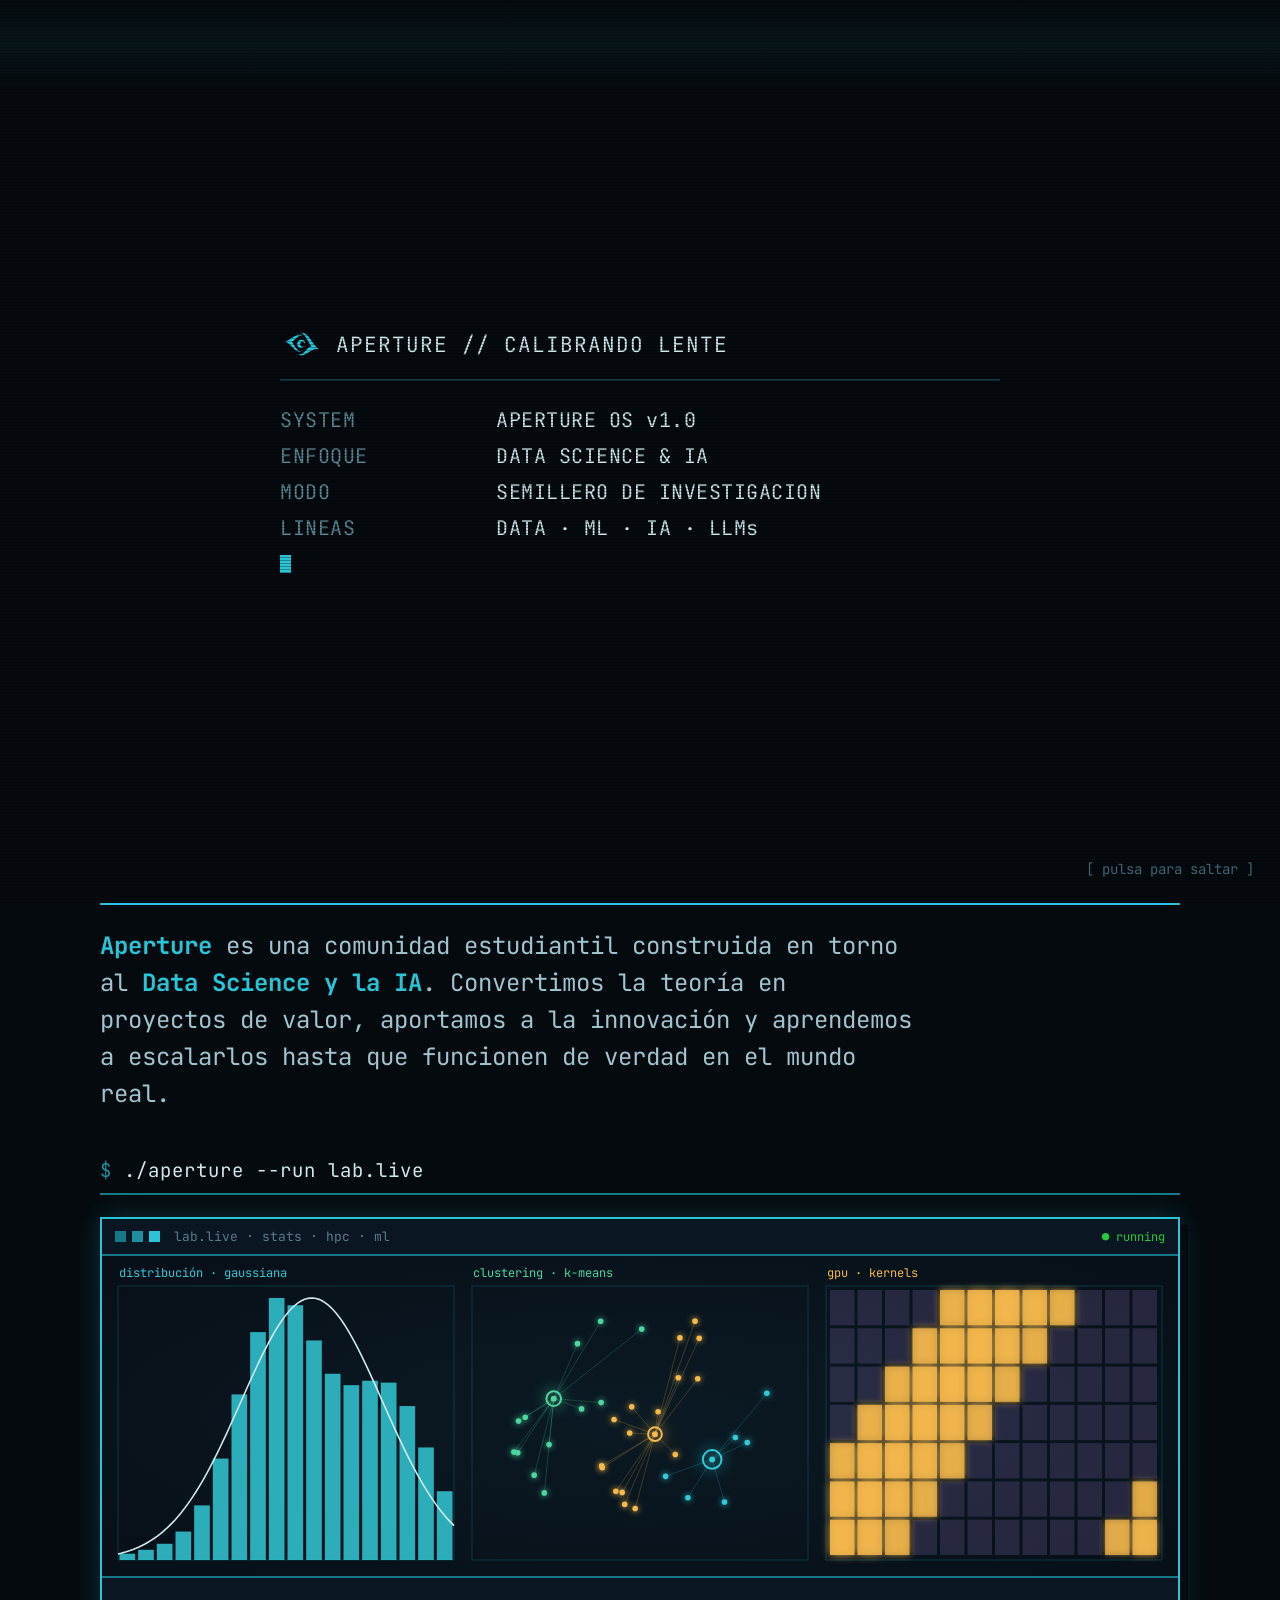
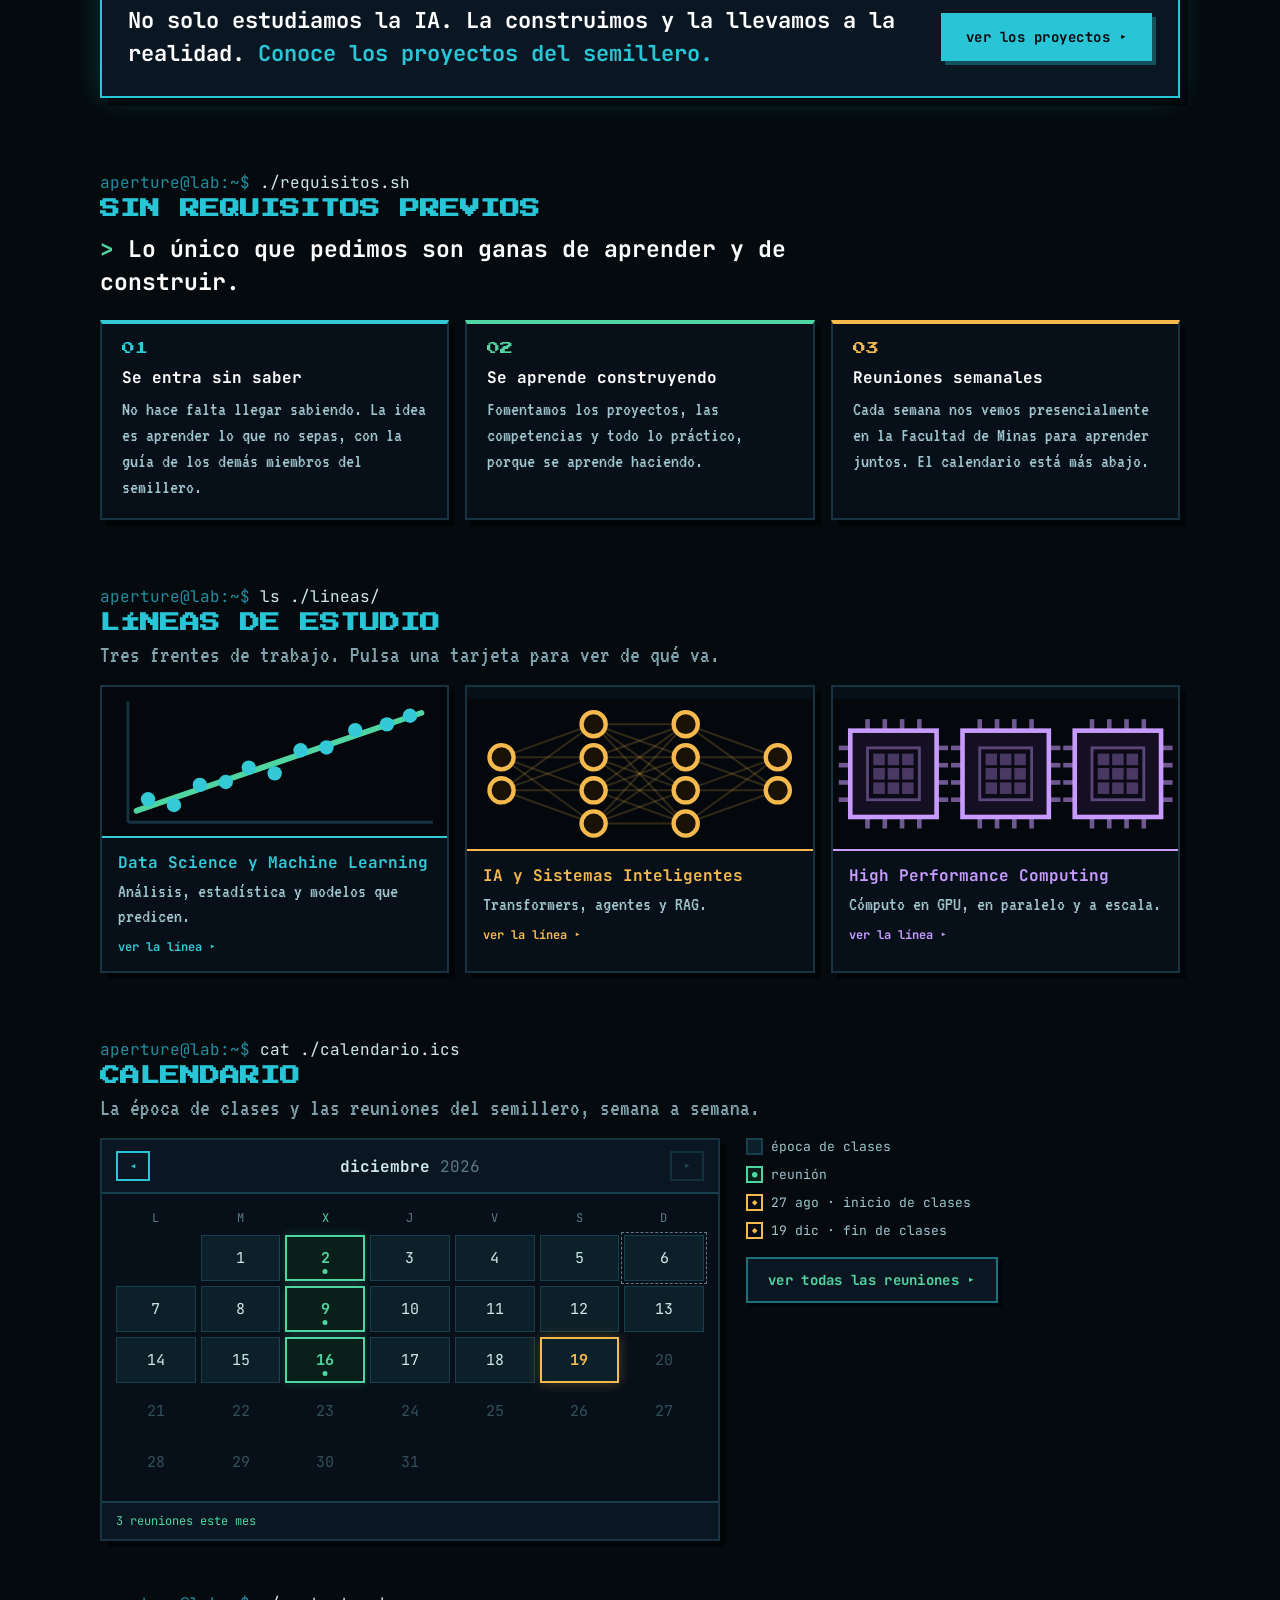
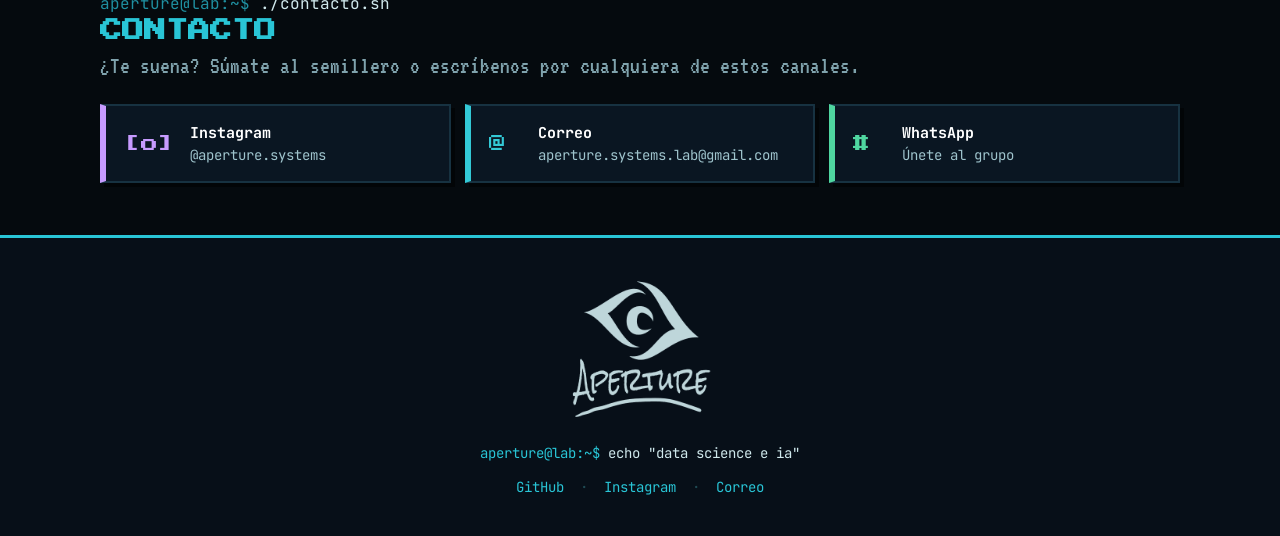
==== index.html @ c1418408 "agregando proyecto" ====
<!DOCTYPE html>
<html lang="es">
<head>
<meta charset="utf-8">
<meta name="viewport" content="width=device-width, initial-scale=1">
<title>Aperture · Semillero de Data Science e IA</title>
<link rel="icon" type="image/png" href="assets/aperture-eye-cyan.png">
<link rel="preconnect" href="https://fonts.googleapis.com">
<link rel="preconnect" href="https://fonts.gstatic.com" crossorigin>
<link href="https://fonts.googleapis.com/css2?family=Press+Start+2P&family=VT323&family=JetBrains+Mono:wght@400;700&display=swap" rel="stylesheet">
<link rel="stylesheet" href="css/styles.css?v=ab12fd16">
</head>
<body>
<div id="root" style="font-family:'JetBrains Mono','VT323',monospace; background:#050a0e; color:#cfe8ec; min-height:100vh; position:relative; overflow-x:hidden;">

  <canvas id="matrixRain" style="position:fixed; inset:0; z-index:1; opacity:0.18; pointer-events:none;"></canvas>

  <div style="position:fixed; inset:0; pointer-events:none; z-index:92; background:repeating-linear-gradient(0deg, rgba(0,0,0,0.16) 0px, rgba(0,0,0,0.16) 1px, transparent 1px, transparent 3px);"></div>
  <div style="position:fixed; inset:0; pointer-events:none; z-index:93; background:radial-gradient(ellipse at center, transparent 55%, rgba(0,0,0,0.5) 100%);"></div>

  <div id="bootMount"></div>

  <nav id="nav" style="position:sticky; top:0; z-index:80; background:#070f18; border-bottom:3px solid #29c5d6; box-shadow:0 4px 0 rgba(0,0,0,0.6);">
    <div style="max-width:1180px; margin:0 auto; display:flex; align-items:center; justify-content:space-between; gap:16px; padding:11px 20px; flex-wrap:wrap;">
      <div id="goInicio" style="display:flex; align-items:center; gap:12px; cursor:pointer;">
        <div style="width:42px; height:42px; border-radius:50%; border:2px solid #29c5d6; display:grid; place-items:center; background:#050a0e; box-shadow:0 0 14px rgba(41,197,214,0.45);">
          <img src="assets/aperture-eye-cyan.png" alt="Aperture" style="width:30px; height:30px; object-fit:contain;" />
        </div>
        <div style="font-family:'JetBrains Mono',monospace; font-size:15px; color:#29c5d6;">aperture@lab:<span style="color:#5c7a86;">~</span>$<span style="display:inline-block; width:8px; height:15px; background:#29c5d6; margin-left:4px; vertical-align:-2px; animation:blink 1.1s steps(1) infinite;"></span></div>
      </div>

      <button class="mobtoggle" id="mobtoggle" style="cursor:pointer; align-items:center; gap:8px; background:transparent; border:2px solid #29c5d6; color:#29c5d6; font-family:'JetBrains Mono',monospace; font-weight:700; font-size:13px; padding:9px 12px;">[ &#8801; ]</button>

      <div class="navtabs" id="navtabs" style="display:flex; gap:18px; align-items:center; flex-wrap:wrap;">
        <div class="menuitem" style="position:relative;">
          <a href="proyectos/" style="text-decoration:none; display:inline-block; font-family:'JetBrains Mono',monospace; font-size:16px; letter-spacing:0.3px; color:#9fc4cd; font-weight:400; padding:5px 0; border-bottom:3px solid transparent;">Proyectos</a>
        </div>
        <div class="menuitem" style="position:relative;">
          <button data-scroll="calendario" style="cursor:pointer; background:transparent; border:none; font-family:'JetBrains Mono',monospace; font-size:16px; letter-spacing:0.3px; color:#9fc4cd; font-weight:400; padding:5px 0; border-bottom:3px solid transparent;">Calendario</button>
        </div>
        <div class="menuitem" style="position:relative;">
          <button data-scroll="contacto" style="cursor:pointer; background:transparent; border:none; font-family:'JetBrains Mono',monospace; font-size:16px; letter-spacing:0.3px; color:#9fc4cd; font-weight:400; padding:5px 0; border-bottom:3px solid transparent;">Contacto</button>
        </div>
        <a class="linksbtn" href="links/" style="text-decoration:none; display:inline-flex; align-items:center; gap:7px; font-family:'JetBrains Mono',monospace; font-weight:700; font-size:13px; color:#050a0e; background:#4fd6a0; padding:8px 13px; box-shadow:3px 3px 0 #1f6f7c;">&gt;_ Links</a>
      </div>
    </div>
  </nav>

  <div style="animation:popIn .25s ease; position:relative; z-index:2;">
    <header style="position:relative; min-height:78vh; display:flex; flex-direction:column; align-items:center; justify-content:center; text-align:center; padding:52px 20px 60px; overflow:hidden;">
      <img src="assets/aperture-cyan.png" alt="Aperture" style="position:relative; z-index:2; width:clamp(230px,40vw,372px); height:auto; filter:drop-shadow(0 0 26px rgba(41,197,214,0.45)); animation:bob 4.6s ease-in-out infinite;" />
      <h1 id="heroTitle" style="position:relative; z-index:2; margin:14px 0 0; font-family:'Press Start 2P'; font-size:clamp(11px,2.2vw,18px); line-height:1.75; color:#cfe8ec; animation:glow 4s ease-in-out infinite;">SEMILLERO DE<br><span style="color:#29c5d6;">DATA SCIENCE E IA</span></h1>
      <p id="heroText" style="position:relative; z-index:2; margin:26px auto 0; max-width:700px; font-size:25px; color:#9fc4cd; font-family:'JetBrains Mono',monospace; line-height:1.5;"><span style="color:#1f8fa0;">//</span> Aplicamos <span style="color:#29c5d6;">modelos que predicen y deciden</span> en problemas reales. Los fundamentos son el punto de partida, no el destino.</p>

      <div id="heroChips" style="position:relative; z-index:2; display:flex; gap:9px; flex-wrap:wrap; justify-content:center; margin-top:26px;">
        <span style="font-family:'JetBrains Mono',monospace; font-size:13px; color:#33c9d6; border:1px solid #1f6f7c; background:#0a1622; padding:5px 11px;">Data Science</span>
        <span style="font-family:'JetBrains Mono',monospace; font-size:13px; color:#4fd6a0; border:1px solid #1f6f7c; background:#0a1622; padding:5px 11px;">Machine Learning</span>
        <span style="font-family:'JetBrains Mono',monospace; font-size:13px; color:#f5b94d; border:1px solid #1f6f7c; background:#0a1622; padding:5px 11px;">IA &amp; LLMs</span>
        <span style="font-family:'JetBrains Mono',monospace; font-size:13px; color:#c79bff; border:1px solid #1f6f7c; background:#0a1622; padding:5px 11px;">High Performance Computing</span>
      </div>
    </header>

    <section style="padding:44px 22px 30px;">
      <div style="max-width:1080px; margin:0 auto;">

        <div style="font-family:'JetBrains Mono',monospace; font-size:clamp(16px,2.4vw,21px); color:#cfe8ec; letter-spacing:1px; border-bottom:2px solid #29c5d6; padding-bottom:10px; margin-bottom:22px;">
          <span style="color:#1f8fa0;">$</span> cat ./sobre_aperture.md
        </div>
        <p id="aboutText" style="font-size:24px; line-height:1.55; color:#9fc4cd; margin:0 0 8px; max-width:820px; font-family:'JetBrains Mono',monospace;"><strong style="color:#29c5d6;">Aperture</strong> es una comunidad estudiantil construida en torno al <strong style="color:#29c5d6;">Data Science y la IA</strong>. Convertimos la teor&iacute;a en proyectos de valor, aportamos a la innovaci&oacute;n y aprendemos a escalarlos hasta que funcionen de verdad en el mundo real.</p>

        <div style="font-family:'JetBrains Mono',monospace; font-size:clamp(15px,2.2vw,19px); color:#cfe8ec; letter-spacing:1px; border-bottom:2px solid #157a87; padding-bottom:10px; margin:46px 0 22px;">
          <span style="color:#1f8fa0;">$</span> ./aperture --run lab.live
        </div>
        <div style="background:#070f18; border:2px solid #29c5d6; box-shadow:8px 8px 0 rgba(0,0,0,0.5), 0 0 28px rgba(41,197,214,0.22);">
          <div style="display:flex; gap:6px; align-items:center; padding:9px 13px; background:#0a1622; border-bottom:2px solid #157a87;">
            <span style="width:11px;height:11px;background:#157a87;"></span>
            <span style="width:11px;height:11px;background:#1f8fa0;"></span>
            <span style="width:11px;height:11px;background:#29c5d6;"></span>
            <span style="font-size:13px; color:#5c7a86; margin-left:8px; font-family:'JetBrains Mono',monospace; flex:1;">lab.live &middot; stats &middot; hpc &middot; ml</span>
            <span style="font-size:12px; color:#27c93f; font-family:'JetBrains Mono',monospace;">&#9679; running</span>
          </div>
          <canvas id="neuralNet" style="display:block; width:100%; height:320px; background:radial-gradient(ellipse at center, #0b1a24, #070f18);"></canvas>
          <a class="pjaccess" href="proyectos/" style="display:flex; align-items:center; justify-content:space-between; gap:28px; flex-wrap:wrap; text-decoration:none; padding:26px; border-top:2px solid #157a87; background:#0a1622; transition:background .16s;">
            <div id="labBlock" style="flex:1 1 430px; min-width:0; font-family:'JetBrains Mono',monospace; font-size:clamp(17px,2.5vw,22px); font-weight:700; line-height:1.5; color:#fff;"><span id="labPhrase">No solo estudiamos la IA. La construimos y la llevamos a la realidad.</span> <span id="labInvite" style="color:#29c5d6;">Conoce los proyectos del semillero.</span></div>
            <span class="pjbtn" id="pjAccessBtn" style="flex:none; display:inline-flex; align-items:center; font-family:'JetBrains Mono',monospace; font-weight:700; font-size:14px; letter-spacing:0.5px; color:#050a0e; background:#29c5d6; padding:15px 25px; box-shadow:4px 4px 0 #12525c; transition:transform .16s, box-shadow .16s;">ver los proyectos &#9656;</span>
          </a>
        </div>

      </div>
    </section>
  </div>

  <section style="padding:44px 22px 22px; animation:popIn .25s ease; position:relative; z-index:2;">
    <div style="max-width:1080px; margin:0 auto;" id="accessMount"></div>
  </section>

  <section style="padding:44px 22px 22px; animation:popIn .25s ease; position:relative; z-index:2;">
    <div style="max-width:1080px; margin:0 auto;" id="linesMount"></div>
  </section>

  <section style="padding:44px 22px 22px; animation:popIn .25s ease; position:relative; z-index:2;">
    <div style="max-width:1080px; margin:0 auto;" id="calendarMount"></div>
  </section>

  <section id="contacto" style="padding:30px 22px 52px; animation:popIn .25s ease; position:relative; z-index:2;">
    <div style="max-width:1080px; margin:0 auto;">
      <div style="font-family:'JetBrains Mono',monospace; font-size:16px; color:#1f8fa0; margin-bottom:6px;">aperture@lab:~$ <span style="color:#cfe8ec;">./contacto.sh</span></div>
      <h2 id="contactTitle" style="font-family:'Press Start 2P'; font-size:clamp(15px,2.6vw,22px); color:#29c5d6; margin:0 0 12px;">CONTACTO</h2>
      <p id="contactText" style="font-size:24px; color:#7fa2ac; margin:0 0 26px; font-family:'VT323',monospace;">&iquest;Te suena? S&uacute;mate al semillero o escr&iacute;benos por cualquiera de estos canales.</p>
      <div style="display:grid; grid-template-columns:repeat(auto-fit,minmax(248px,1fr)); gap:14px;" id="socialsMount"></div>
    </div>
  </section>

  <footer style="background:#070f18; border-top:3px solid #29c5d6; padding:40px 22px; text-align:center; position:relative; z-index:75;">
    <div style="max-width:1080px; margin:0 auto; display:flex; flex-direction:column; align-items:center; gap:16px;">
      <img src="assets/aperture-light.png" alt="Aperture" style="width:150px; height:auto; opacity:0.92;" />
      <div style="font-family:'JetBrains Mono',monospace; font-size:14px; color:#29c5d6;">aperture@lab:~$ <span style="color:#cfe8ec;">echo "data science e ia"</span></div>
      <div style="display:flex; gap:16px; flex-wrap:wrap; justify-content:center; font-family:'JetBrains Mono',monospace; font-size:14px;">
        <a href="https://github.com/aperture-systems-lab" target="_blank" rel="noopener" style="color:#29c5d6; text-decoration:none;">GitHub</a>
        <span style="color:#1f4b54;">&middot;</span>
        <a href="https://instagram.com/aperture.systems" target="_blank" rel="noopener" style="color:#29c5d6; text-decoration:none;">Instagram</a>
        <span style="color:#1f4b54;">&middot;</span>
        <a href="mailto:aperture.systems.lab@gmail.com" style="color:#29c5d6; text-decoration:none;">Correo</a>
      </div>
    </div>
  </footer>

  <div id="modalMount"></div>

</div>

<script src="js/data.js?v=ab12fd16"></script>
<script src="js/app.js?v=ab12fd16"></script>
</body>
</html>
---- css/styles.css ----
* { box-sizing: border-box; }
html, body { margin: 0; overflow-x: hidden; max-width: 100%; }
img { max-width: 100%; }

#heroChips { width: 100%; }

@keyframes blink { 0%,49% { opacity: 1; } 50%,100% { opacity: 0; } }
@keyframes bob { 0%,100% { transform: translateY(0); } 50% { transform: translateY(-7px); } }
@keyframes popIn { from { opacity:0; transform: translateY(10px);} to { opacity:1; transform: translateY(0);} }
@keyframes glow { 0%,100% { text-shadow:0 0 6px rgba(41,197,214,0.2);} 50% { text-shadow:0 0 14px rgba(41,197,214,0.55);} }
@keyframes crtOff {
  0% { transform: scale(1); opacity:1; filter:brightness(1); }
  50% { transform: scale(1); opacity:1; filter:brightness(1.6); }
  70% { transform: scaleY(0.015) scaleX(1); opacity:1; filter:brightness(3); }
  100% { transform: scaleY(0.015) scaleX(0); opacity:0; filter:brightness(3); }
}
@keyframes bootSweep { 0% { top:-30%; } 100% { top:130%; } }
@keyframes bootJitter { 0%,100% { transform: translateX(0); } 25% { transform: translateX(-1px); } 75% { transform: translateX(1px); } }
@keyframes rowIn { from { opacity:0; transform: translateX(-6px); } to { opacity:1; transform: translateX(0); } }
@keyframes siteIn { from { filter:brightness(2.6); } to { filter:brightness(1); } }
@keyframes irisPulse { 0%,100% { transform: scale(1); opacity:0.5; } 50% { transform: scale(1.12); opacity:0.85; } }

::selection { background: #29c5d6; color: #050a0e; }

html, body, * { scrollbar-width: none; -ms-overflow-style: none; }
::-webkit-scrollbar { display: none; width: 0; height: 0; background: transparent; }

.mobtoggle { display:none; }
.menuitem > button:hover, .menuitem > a:hover { color:#29c5d6 !important; }
.menuitem > a.actual { color:#29c5d6 !important; border-bottom-color:#29c5d6 !important; }
.social:hover { transform:translateY(-3px); box-shadow:4px 8px 0 rgba(0,0,0,0.5), 0 0 18px var(--glow) !important; }
.alllink:hover { border-color:#4fd6a0 !important; box-shadow:4px 4px 0 #1f6f7c !important; }
.arcrow:hover { transform:translateX(4px); box-shadow:6px 6px 0 rgba(0,0,0,0.5) !important; }
.linea:hover { transform:translateY(-5px); border-color:var(--acento) !important; box-shadow:6px 11px 0 rgba(0,0,0,0.5), 0 0 26px var(--glow) !important; }
.pjlink:hover { transform:translateY(-3px); box-shadow:4px 7px 0 rgba(0,0,0,0.5), 0 0 18px var(--glow) !important; }
.pjaccess:hover { background:#0c1c26 !important; }
.pjaccess:hover .pjbtn { transform:translateY(-3px); box-shadow:4px 7px 0 #12525c, 0 0 22px rgba(41,197,214,0.5); }
.volver:hover { transform:translateY(-3px); border-color:#29c5d6 !important; box-shadow:4px 7px 0 rgba(0,0,0,0.5), 0 0 20px rgba(41,197,214,0.35) !important; }
.calday:hover { transform:translateY(-2px); box-shadow:0 0 16px rgba(79,214,160,0.5) !important; }

.videoframe { position:relative; width:100%; aspect-ratio:16 / 9; }
.videoframe iframe { position:absolute; inset:0; width:100%; height:100%; border:0; display:block; }

.pjgrid { display:grid; grid-template-columns:minmax(0,1fr) minmax(0,0.92fr); gap:28px; align-items:start; }
@media (max-width: 900px) { .pjgrid { grid-template-columns:1fr; gap:22px; } }
@media (max-width: 620px) { .pjperiodo { display:none; } }

.calgrid { display:grid; grid-template-columns:minmax(0,620px) minmax(210px,1fr); gap:26px; align-items:start; }
@media (max-width: 900px) { .calgrid { grid-template-columns:1fr; gap:20px; } }

#calMes { max-width: 620px; }

.viz svg { display:block; width:100%; height:auto; aspect-ratio: 120 / 52; }
.viz .eje { stroke:#173241; stroke-width:1; }

.viz .punto {
  fill:#33c9d6; transform-box:fill-box; transform-origin:center;
  animation: puntoIn 5s ease-out infinite;
}
@keyframes puntoIn {
  0% { opacity:0; transform:scale(0); }
  14%,92% { opacity:1; transform:scale(1); }
  100% { opacity:0; transform:scale(0); }
}
.viz .ajuste {
  stroke:#4fd6a0; stroke-width:2; stroke-linecap:round;
  transform-box:fill-box; transform-origin:center;
  animation: ajustar 5s cubic-bezier(.6,.05,.2,1) infinite;
}
@keyframes ajustar {
  0% { transform:rotate(26deg) translateY(6px); opacity:0.18; }
  22% { transform:rotate(-9deg) translateY(-3px); opacity:0.5; }
  40%,92% { transform:rotate(0deg) translateY(0); opacity:1; }
  100% { transform:rotate(26deg) translateY(6px); opacity:0.18; }
}
.viz .residuo {
  stroke:#33c9d6; stroke-width:1; stroke-dasharray:2 2; opacity:0;
  animation: residuo 5s ease-out infinite;
}
@keyframes residuo {
  0%,58% { opacity:0; }
  70%,92% { opacity:0.6; }
  100% { opacity:0; }
}

.viz .sinapsis {
  stroke:#f5b94d; stroke-width:0.7; opacity:0.18;
  animation: sinapsis 3.2s ease-out infinite;
}
@keyframes sinapsis {
  0%,6% { stroke:#f5b94d; stroke-width:0.7; opacity:0.18; }
  20% { stroke:#ffd98a; stroke-width:1.5; opacity:1; }
  46%,100% { stroke:#f5b94d; stroke-width:0.7; opacity:0.18; }
}
.viz .neurona {
  fill:#1a1206; stroke:#f5b94d; stroke-width:1.5;
  transform-box:fill-box; transform-origin:center;
  animation: neurona 3.2s ease-out infinite;
}
@keyframes neurona {
  0%,8% { fill:#1a1206; stroke:#f5b94d; transform:scale(1); filter:none; }
  24% { fill:#ffd98a; stroke:#ffd98a; transform:scale(1.32); filter:drop-shadow(0 0 3px rgba(255,217,138,0.95)); }
  52%,100% { fill:#1a1206; stroke:#f5b94d; transform:scale(1); filter:none; }
}

.viz .pata { stroke:#c79bff; stroke-width:1.6; opacity:0.55; }
.viz .encapsulado { fill:#150f24; stroke:#c79bff; stroke-width:1.6; }
.viz .dado { fill:#0d0a17; stroke:rgba(199,155,255,0.4); stroke-width:1; }
.viz .nucleo { fill:#c79bff; opacity:0.32; animation: nucleo 1.9s ease-out infinite; }
@keyframes nucleo {
  0%,58%,100% { opacity:0.28; }
  14%,30% { opacity:1; }
}

.dgm {
  display:block; width:100%; height:auto; margin-bottom:10px;
  fill:none; stroke:currentColor; stroke-width:1.4;
  stroke-linecap:round; stroke-linejoin:round; opacity:0.85;
}
.dgm .lleno { fill:currentColor; stroke:none; }
.dgm .tenue { fill:currentColor; stroke:none; opacity:0.3; }
.dgm .tenue-trazo { opacity:0.45; }
.dgm .guion { stroke-dasharray:3 2.5; }

@media (prefers-reduced-motion: reduce) {
  .viz svg * { animation: none !important; }
}

@media (max-width: 820px) {
  .navtabs { display:none !important; width:100%; flex-direction:column !important; align-items:stretch !important; gap:0 !important; border-top:2px solid #157a87; margin-top:10px; }
  .navtabs.open { display:flex !important; }
  .navtabs .menuitem { width:100%; }
  .navtabs .menuitem > button, .navtabs .menuitem > a { display:block; width:100%; text-align:left !important; padding:13px 6px !important; border-bottom:1px solid #12303c; }
  .navtabs a.linksbtn { width:100%; text-align:left; margin-top:6px; }
  .mobtoggle { display:inline-flex !important; }
}
@media (max-width: 620px) {

  #neuralNet { height: 560px !important; }

  .calcell { height: 38px !important; font-size: 13px !important; }

  .ovback { padding: 18px 10px !important; }

  #heroText { font-size: 19px !important; max-width: 100% !important; }
  #aboutText { font-size: 19px !important; }
  #contactText { font-size: 20px !important; }
  #labBlock { font-size: 17px !important; }
}

@media (max-width: 420px) {
  header { padding-left: 14px !important; padding-right: 14px !important; }
  #heroText { font-size: 17px !important; }

  .calcell { height: 34px !important; font-size: 12px !important; }
  .calrejilla { gap: 3px !important; }
  .calcuerpo { padding: 10px 9px 12px !important; }
}
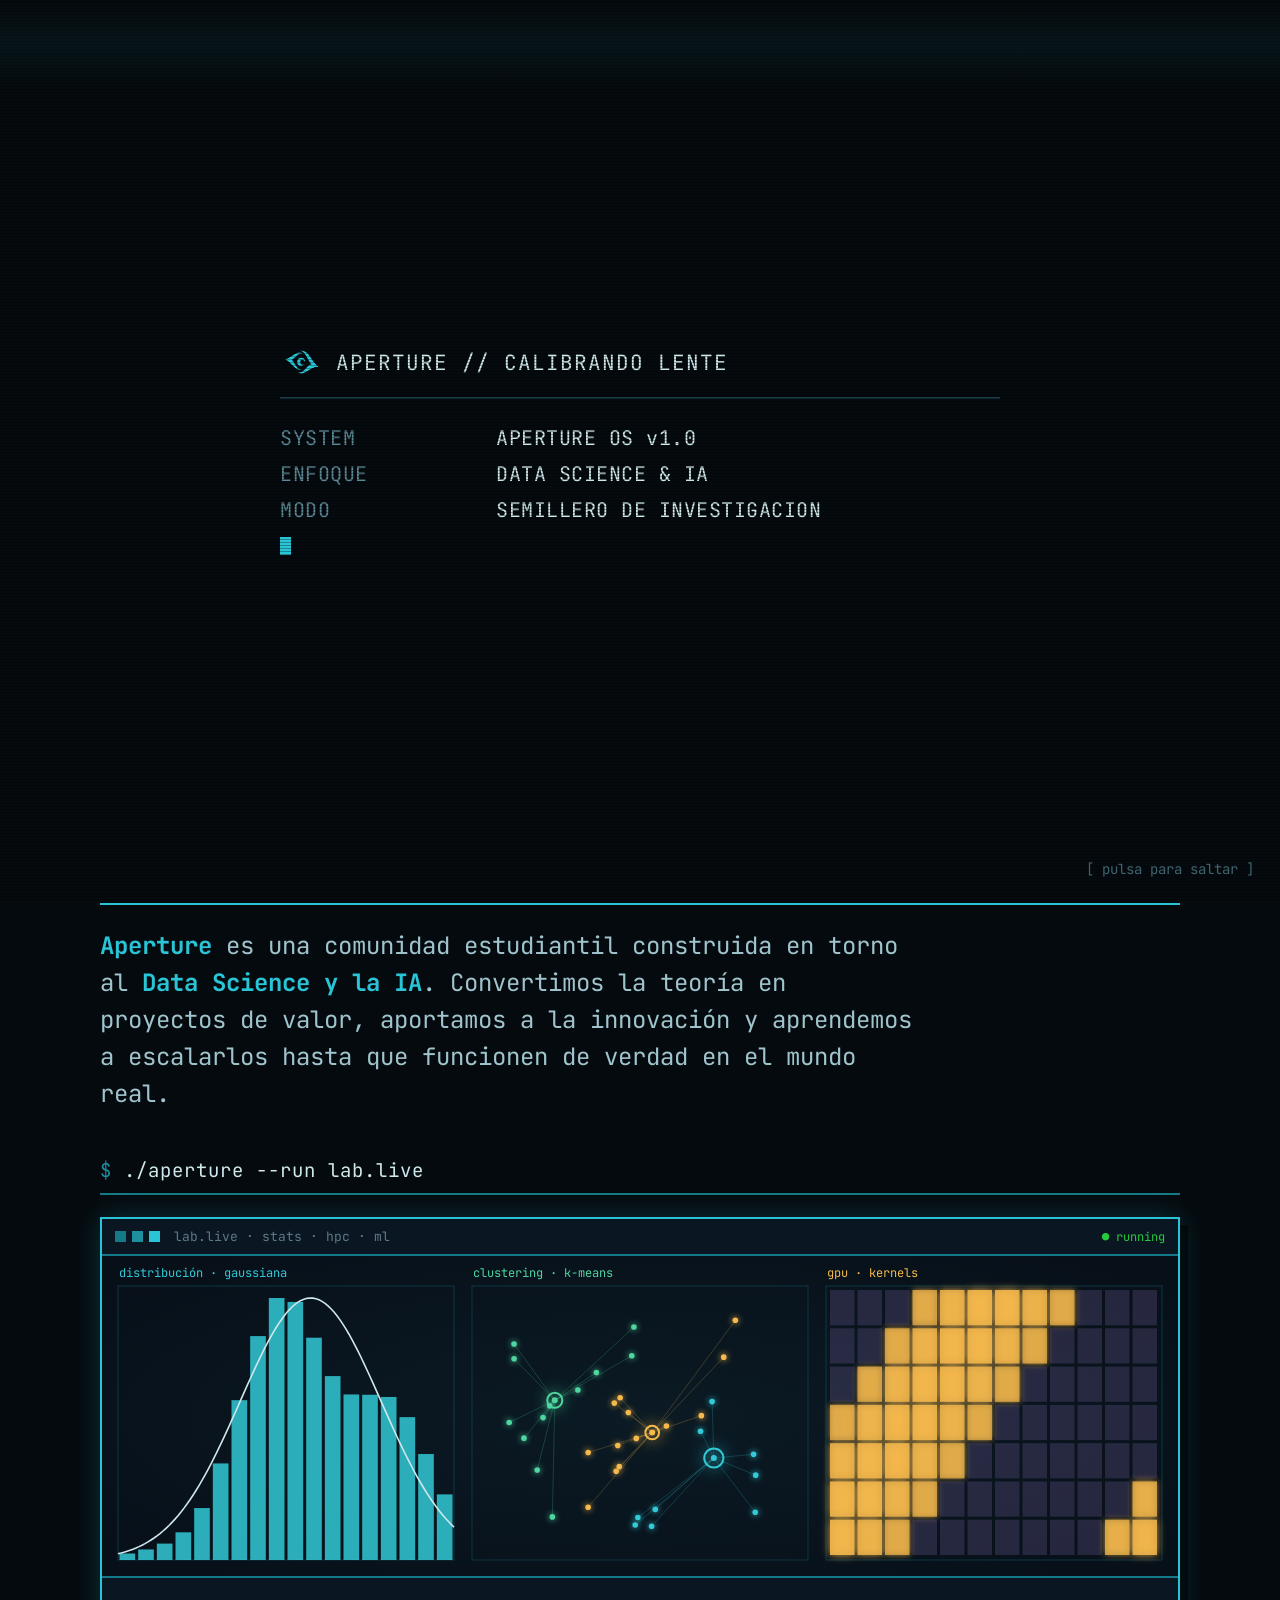
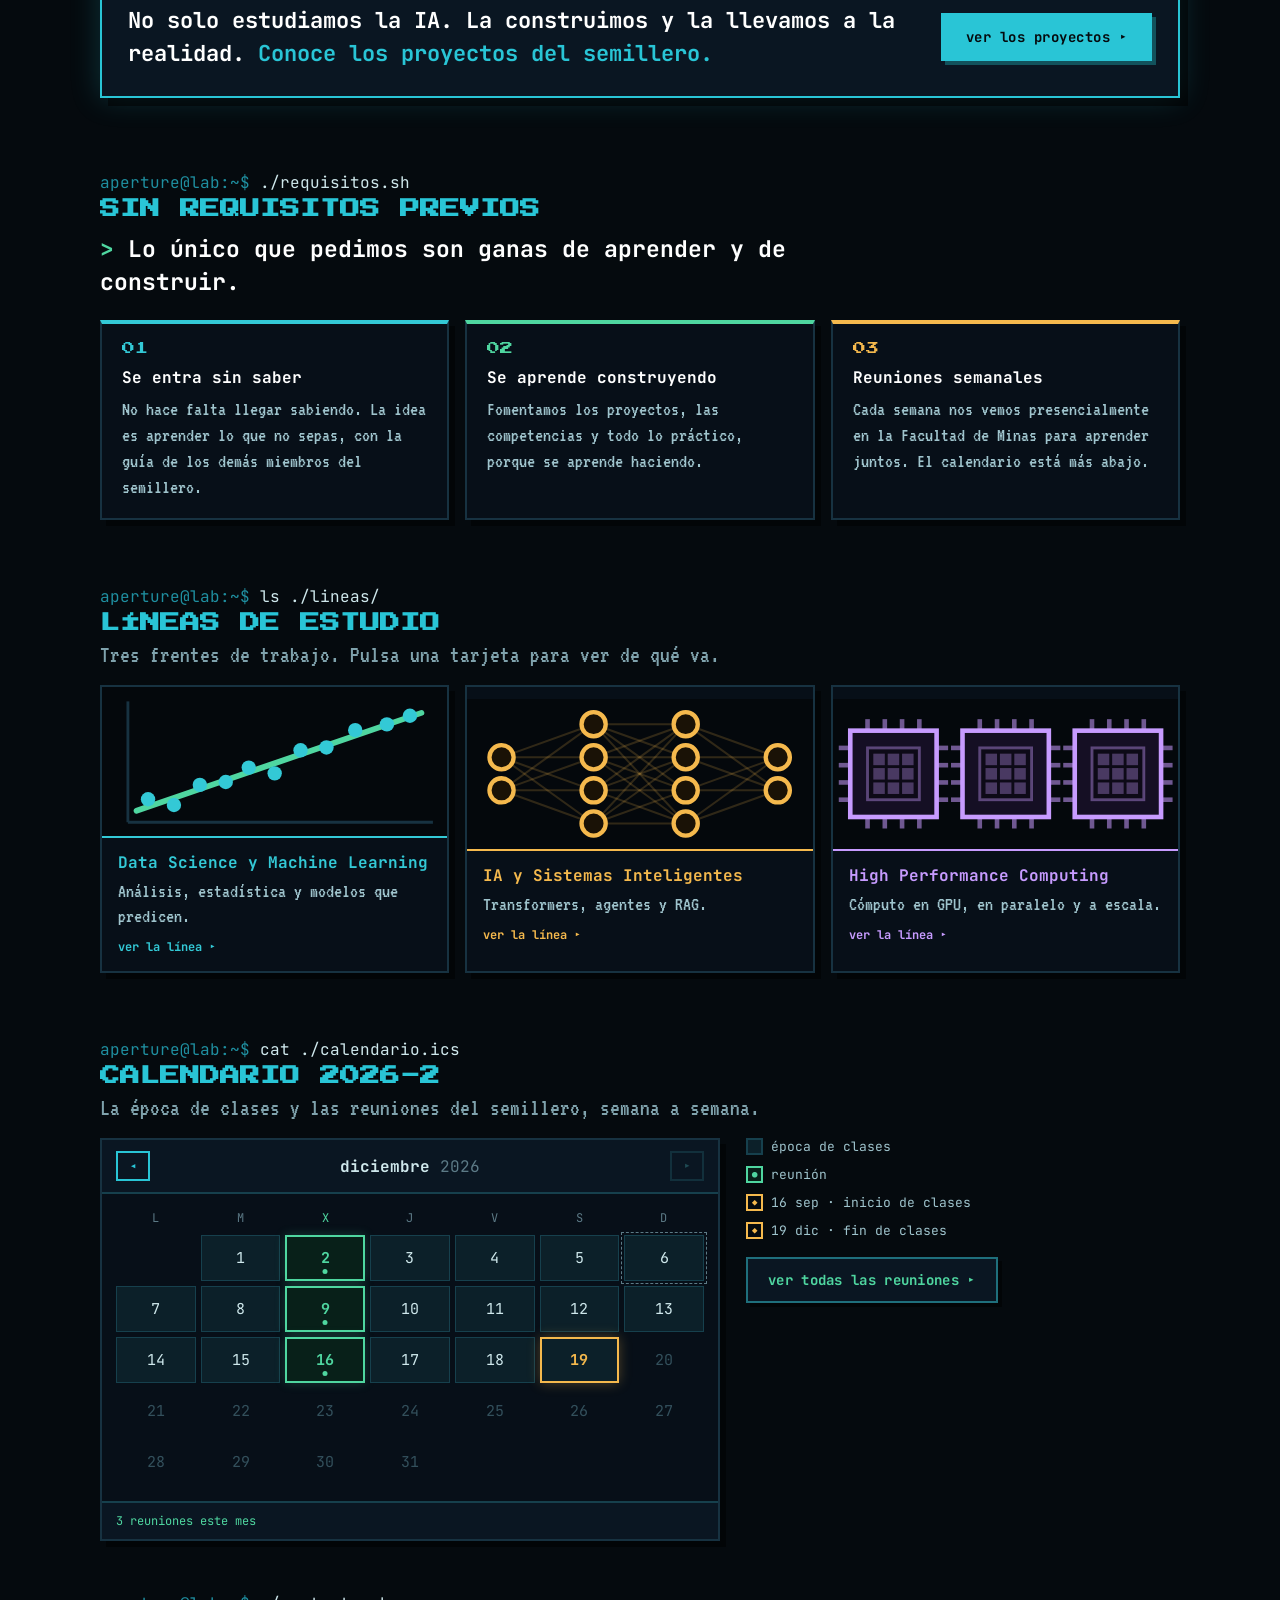
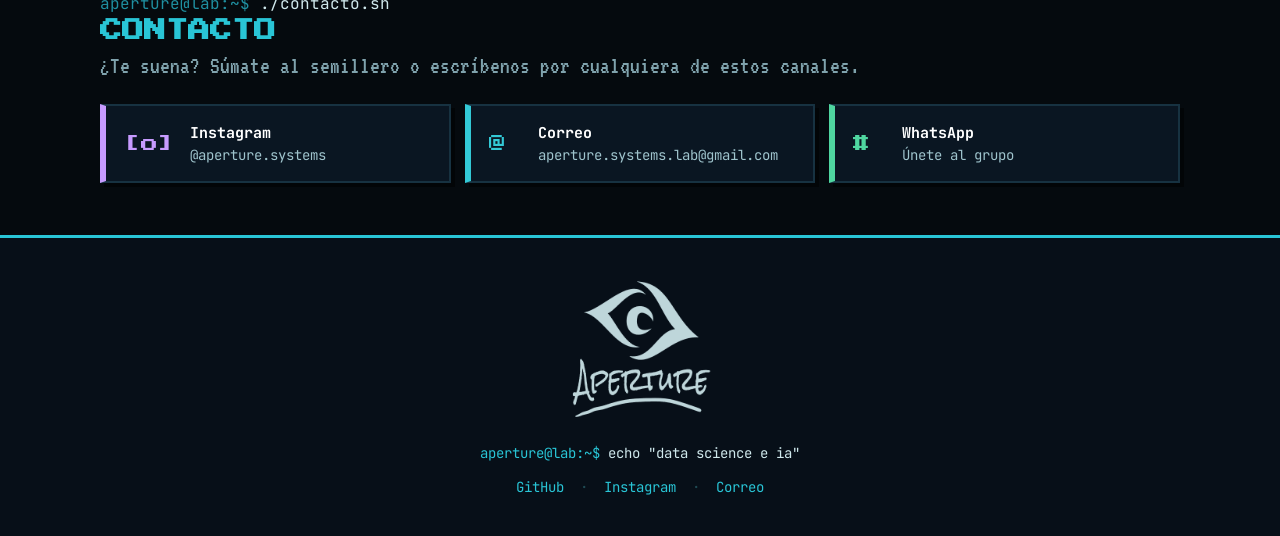
==== commit 5aafd70a: "no sé q cambios hay" ====
--- a/index.html
+++ b/index.html
@@ -8,7 +8,7 @@
 <link rel="preconnect" href="https://fonts.googleapis.com">
 <link rel="preconnect" href="https://fonts.gstatic.com" crossorigin>
 <link href="https://fonts.googleapis.com/css2?family=Press+Start+2P&family=VT323&family=JetBrains+Mono:wght@400;700&display=swap" rel="stylesheet">
-<link rel="stylesheet" href="css/styles.css?v=ab12fd16">
+<link rel="stylesheet" href="css/styles.css?v=3b120185">
 </head>
 <body>
 <div id="root" style="font-family:'JetBrains Mono','VT323',monospace; background:#050a0e; color:#cfe8ec; min-height:100vh; position:relative; overflow-x:hidden;">
@@ -129,7 +129,7 @@
 
 </div>
 
-<script src="js/data.js?v=ab12fd16"></script>
-<script src="js/app.js?v=ab12fd16"></script>
+<script src="js/data.js?v=3b120185"></script>
+<script src="js/app.js?v=3b120185"></script>
 </body>
 </html>
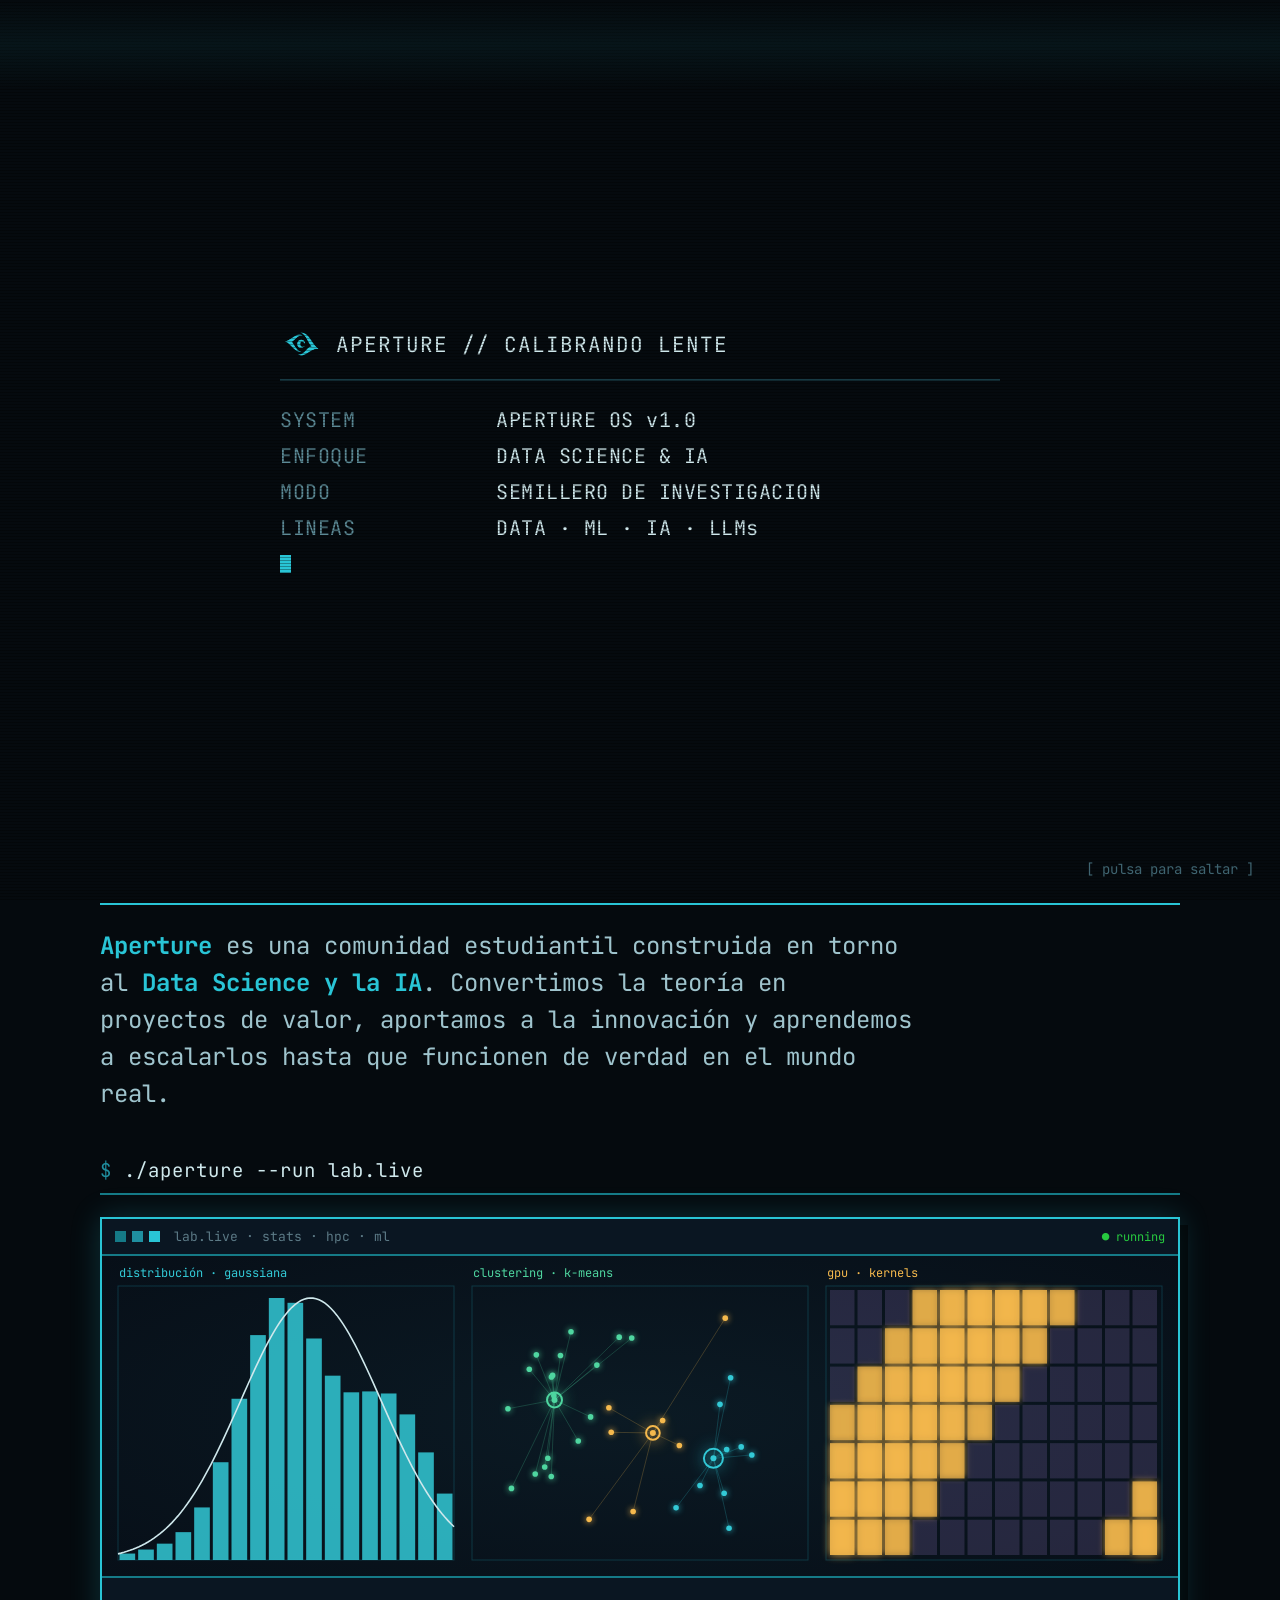
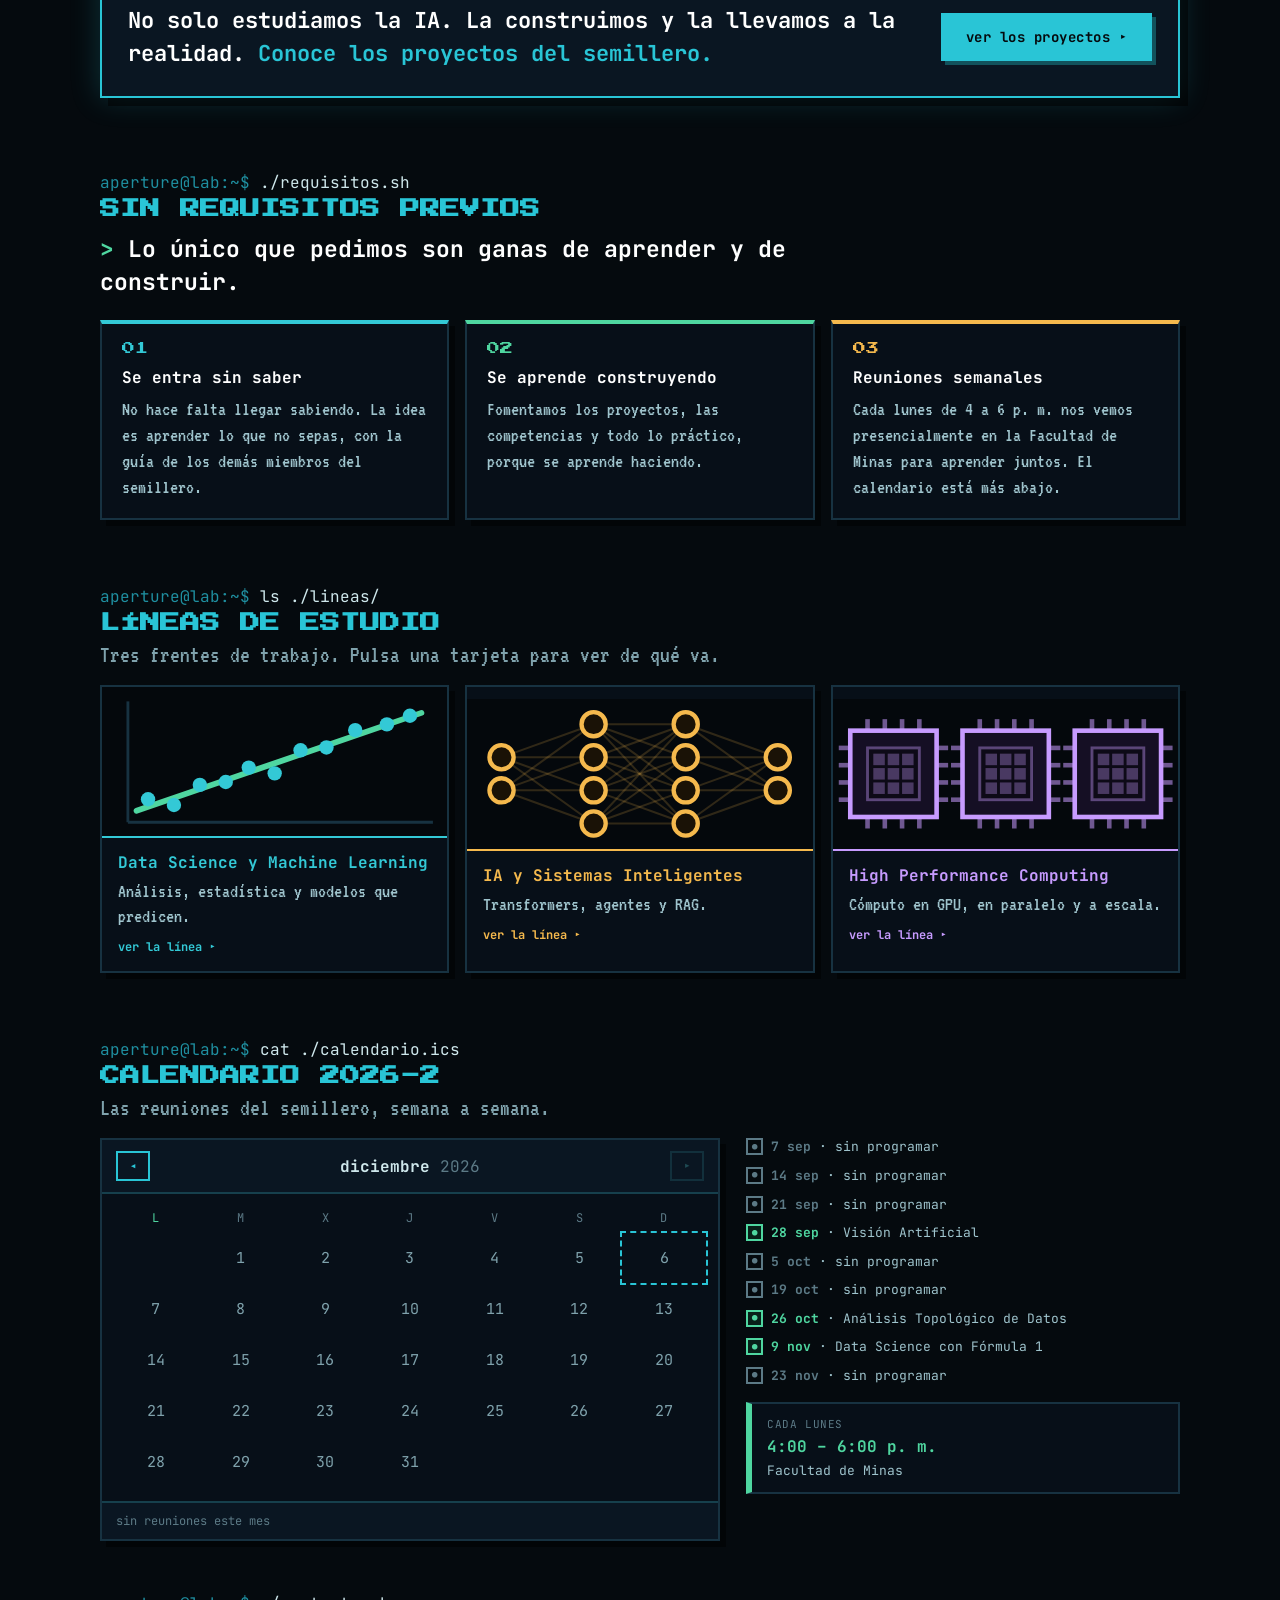
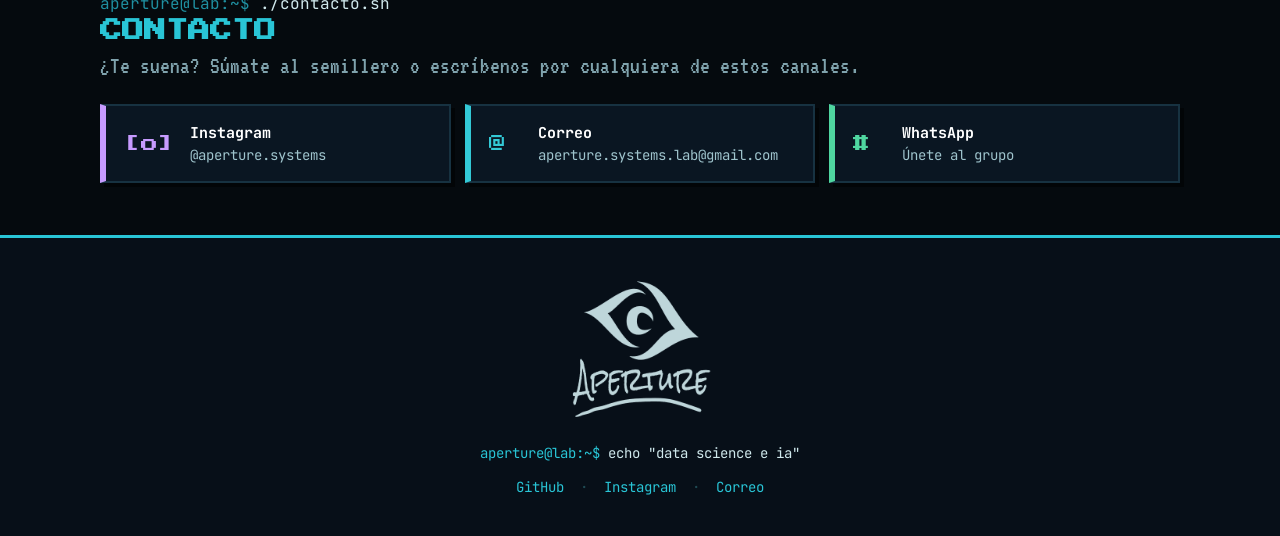
==== commit a123c1ce: "agregando calendario propuesto hasta ahora" ====
--- a/index.html
+++ b/index.html
@@ -8,7 +8,7 @@
 <link rel="preconnect" href="https://fonts.googleapis.com">
 <link rel="preconnect" href="https://fonts.gstatic.com" crossorigin>
 <link href="https://fonts.googleapis.com/css2?family=Press+Start+2P&family=VT323&family=JetBrains+Mono:wght@400;700&display=swap" rel="stylesheet">
-<link rel="stylesheet" href="css/styles.css?v=3b120185">
+<link rel="stylesheet" href="css/styles.css?v=6be4ef6a">
 </head>
 <body>
 <div id="root" style="font-family:'JetBrains Mono','VT323',monospace; background:#050a0e; color:#cfe8ec; min-height:100vh; position:relative; overflow-x:hidden;">
@@ -129,7 +129,7 @@
 
 </div>
 
-<script src="js/data.js?v=3b120185"></script>
-<script src="js/app.js?v=3b120185"></script>
+<script src="js/data.js?v=6be4ef6a"></script>
+<script src="js/app.js?v=6be4ef6a"></script>
 </body>
 </html>
--- a/css/styles.css
+++ b/css/styles.css
@@ -29,8 +29,6 @@
 .menuitem > button:hover, .menuitem > a:hover { color:#29c5d6 !important; }
 .menuitem > a.actual { color:#29c5d6 !important; border-bottom-color:#29c5d6 !important; }
 .social:hover { transform:translateY(-3px); box-shadow:4px 8px 0 rgba(0,0,0,0.5), 0 0 18px var(--glow) !important; }
-.alllink:hover { border-color:#4fd6a0 !important; box-shadow:4px 4px 0 #1f6f7c !important; }
-.arcrow:hover { transform:translateX(4px); box-shadow:6px 6px 0 rgba(0,0,0,0.5) !important; }
 .linea:hover { transform:translateY(-5px); border-color:var(--acento) !important; box-shadow:6px 11px 0 rgba(0,0,0,0.5), 0 0 26px var(--glow) !important; }
 .pjlink:hover { transform:translateY(-3px); box-shadow:4px 7px 0 rgba(0,0,0,0.5), 0 0 18px var(--glow) !important; }
 .pjaccess:hover { background:#0c1c26 !important; }
@@ -45,6 +43,7 @@
 @media (max-width: 900px) { .pjgrid { grid-template-columns:1fr; gap:22px; } }
 @media (max-width: 620px) { .pjperiodo { display:none; } }
 
+.filareu:hover { transform:translateX(3px); color:#fff !important; }
 .calgrid { display:grid; grid-template-columns:minmax(0,620px) minmax(210px,1fr); gap:26px; align-items:start; }
 @media (max-width: 900px) { .calgrid { grid-template-columns:1fr; gap:20px; } }
 
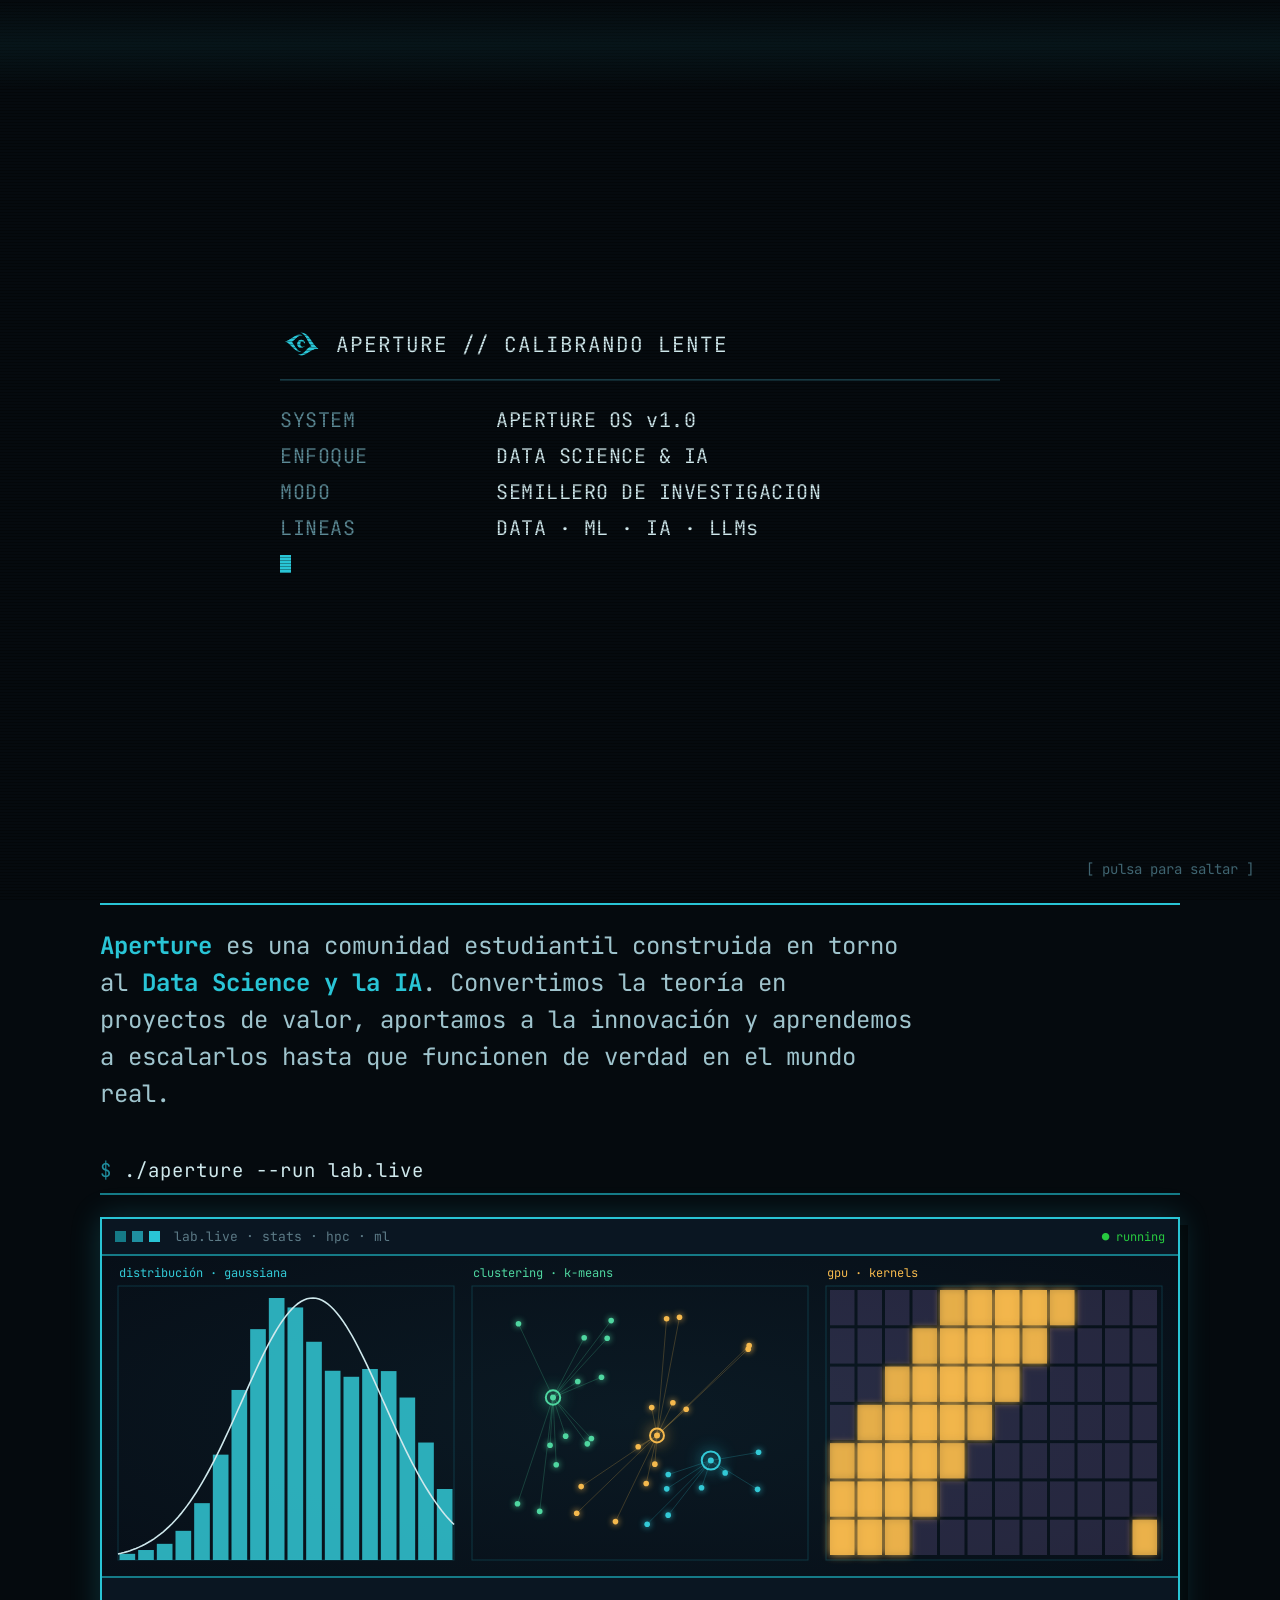
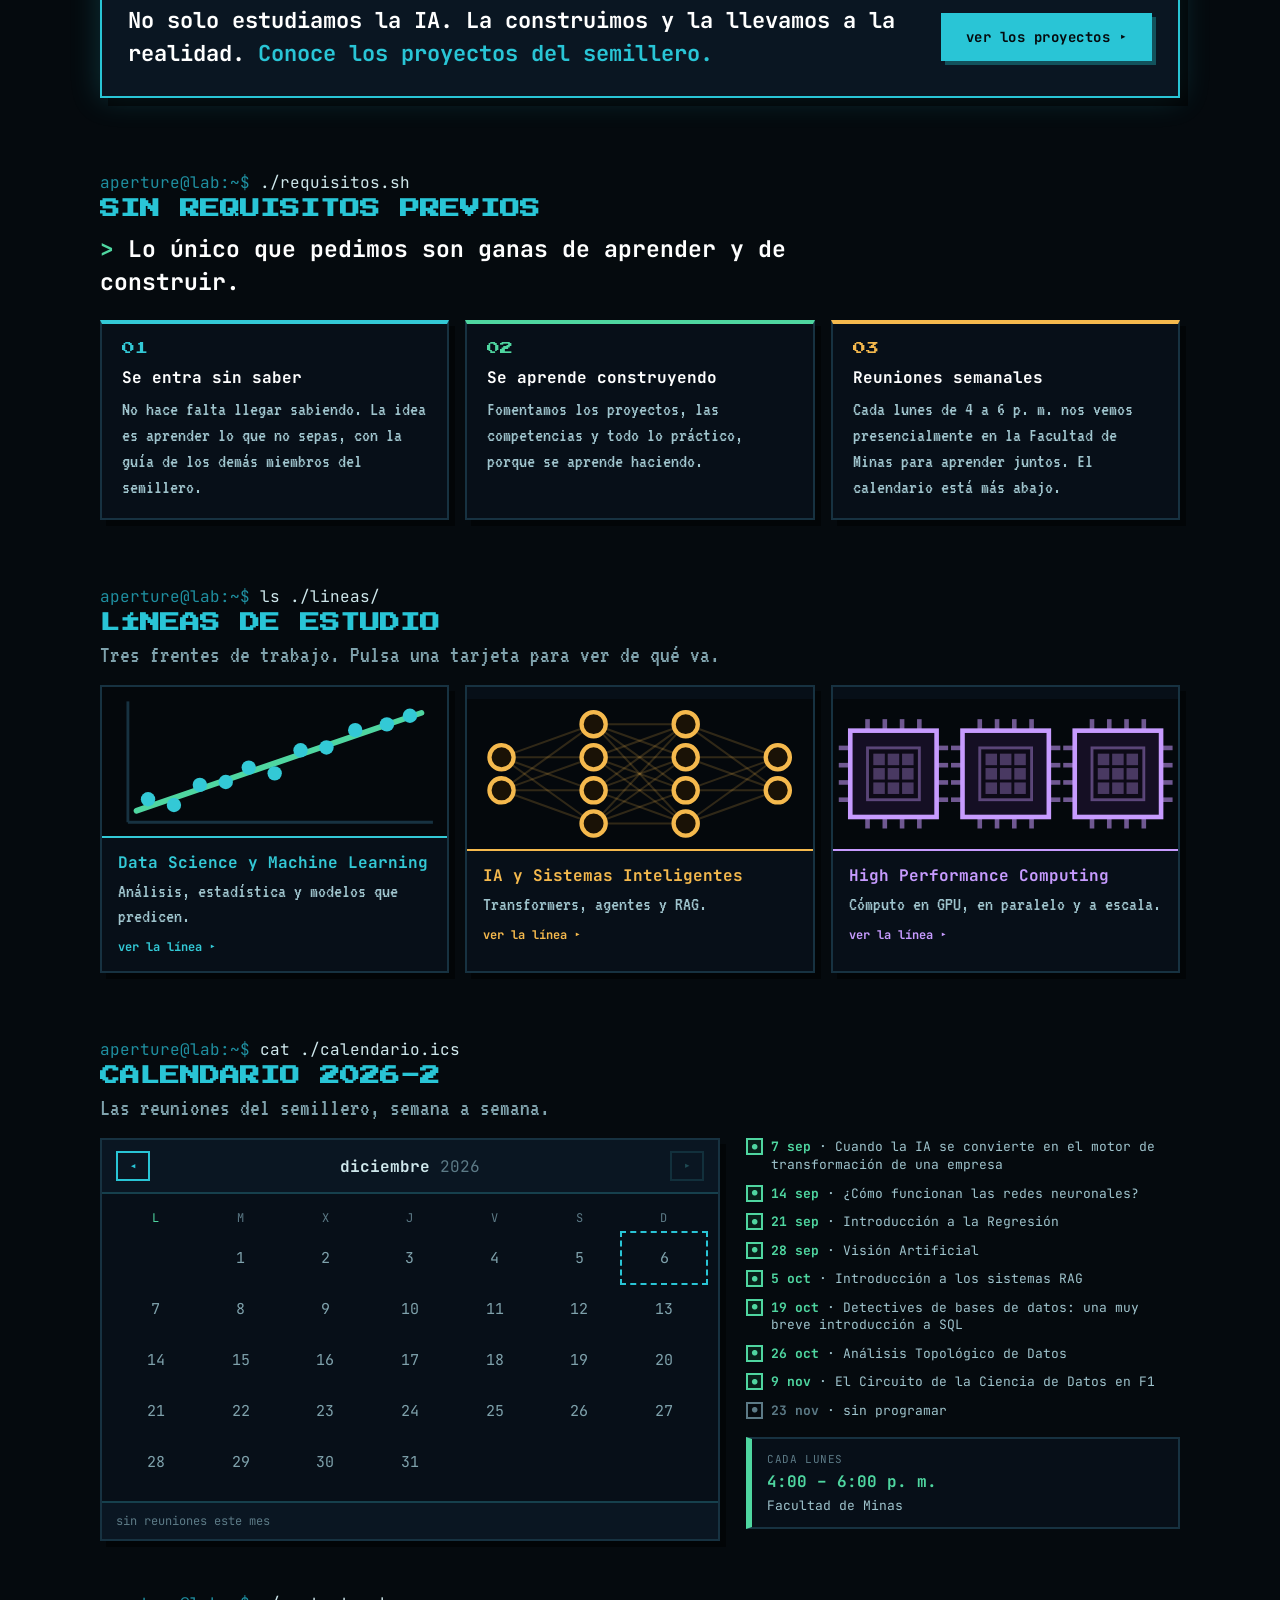
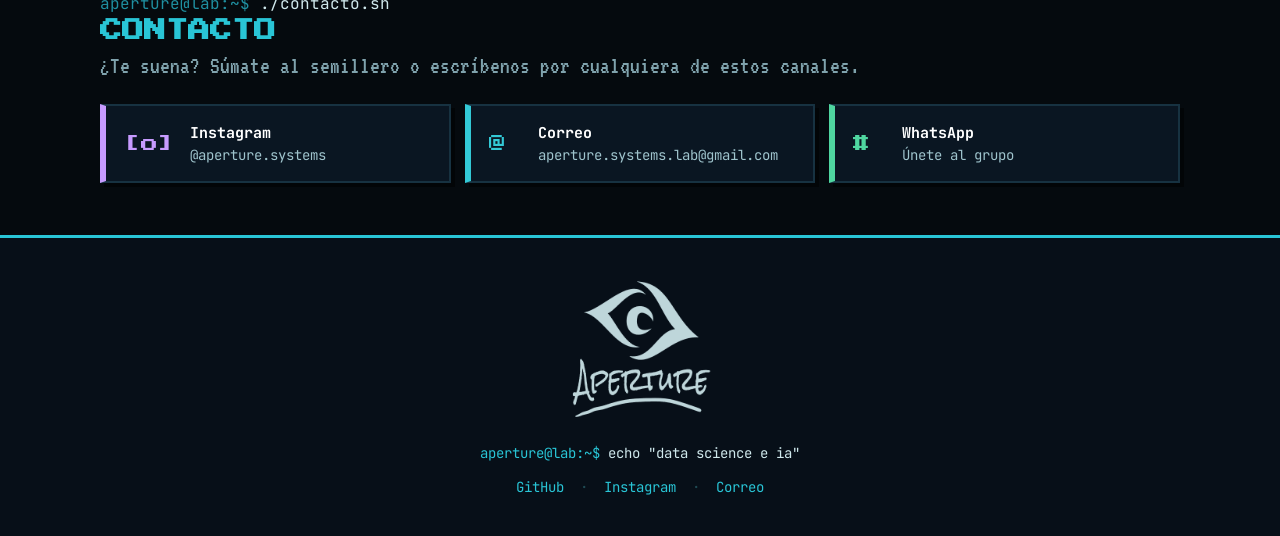
==== commit 196ee628: "añadiendo programación del semestre" ====
--- a/index.html
+++ b/index.html
@@ -8,7 +8,7 @@
 <link rel="preconnect" href="https://fonts.googleapis.com">
 <link rel="preconnect" href="https://fonts.gstatic.com" crossorigin>
 <link href="https://fonts.googleapis.com/css2?family=Press+Start+2P&family=VT323&family=JetBrains+Mono:wght@400;700&display=swap" rel="stylesheet">
-<link rel="stylesheet" href="css/styles.css?v=6be4ef6a">
+<link rel="stylesheet" href="css/styles.css?v=907e7d18">
 </head>
 <body>
 <div id="root" style="font-family:'JetBrains Mono','VT323',monospace; background:#050a0e; color:#cfe8ec; min-height:100vh; position:relative; overflow-x:hidden;">
@@ -129,7 +129,7 @@
 
 </div>
 
-<script src="js/data.js?v=6be4ef6a"></script>
-<script src="js/app.js?v=6be4ef6a"></script>
+<script src="js/data.js?v=907e7d18"></script>
+<script src="js/app.js?v=907e7d18"></script>
 </body>
 </html>
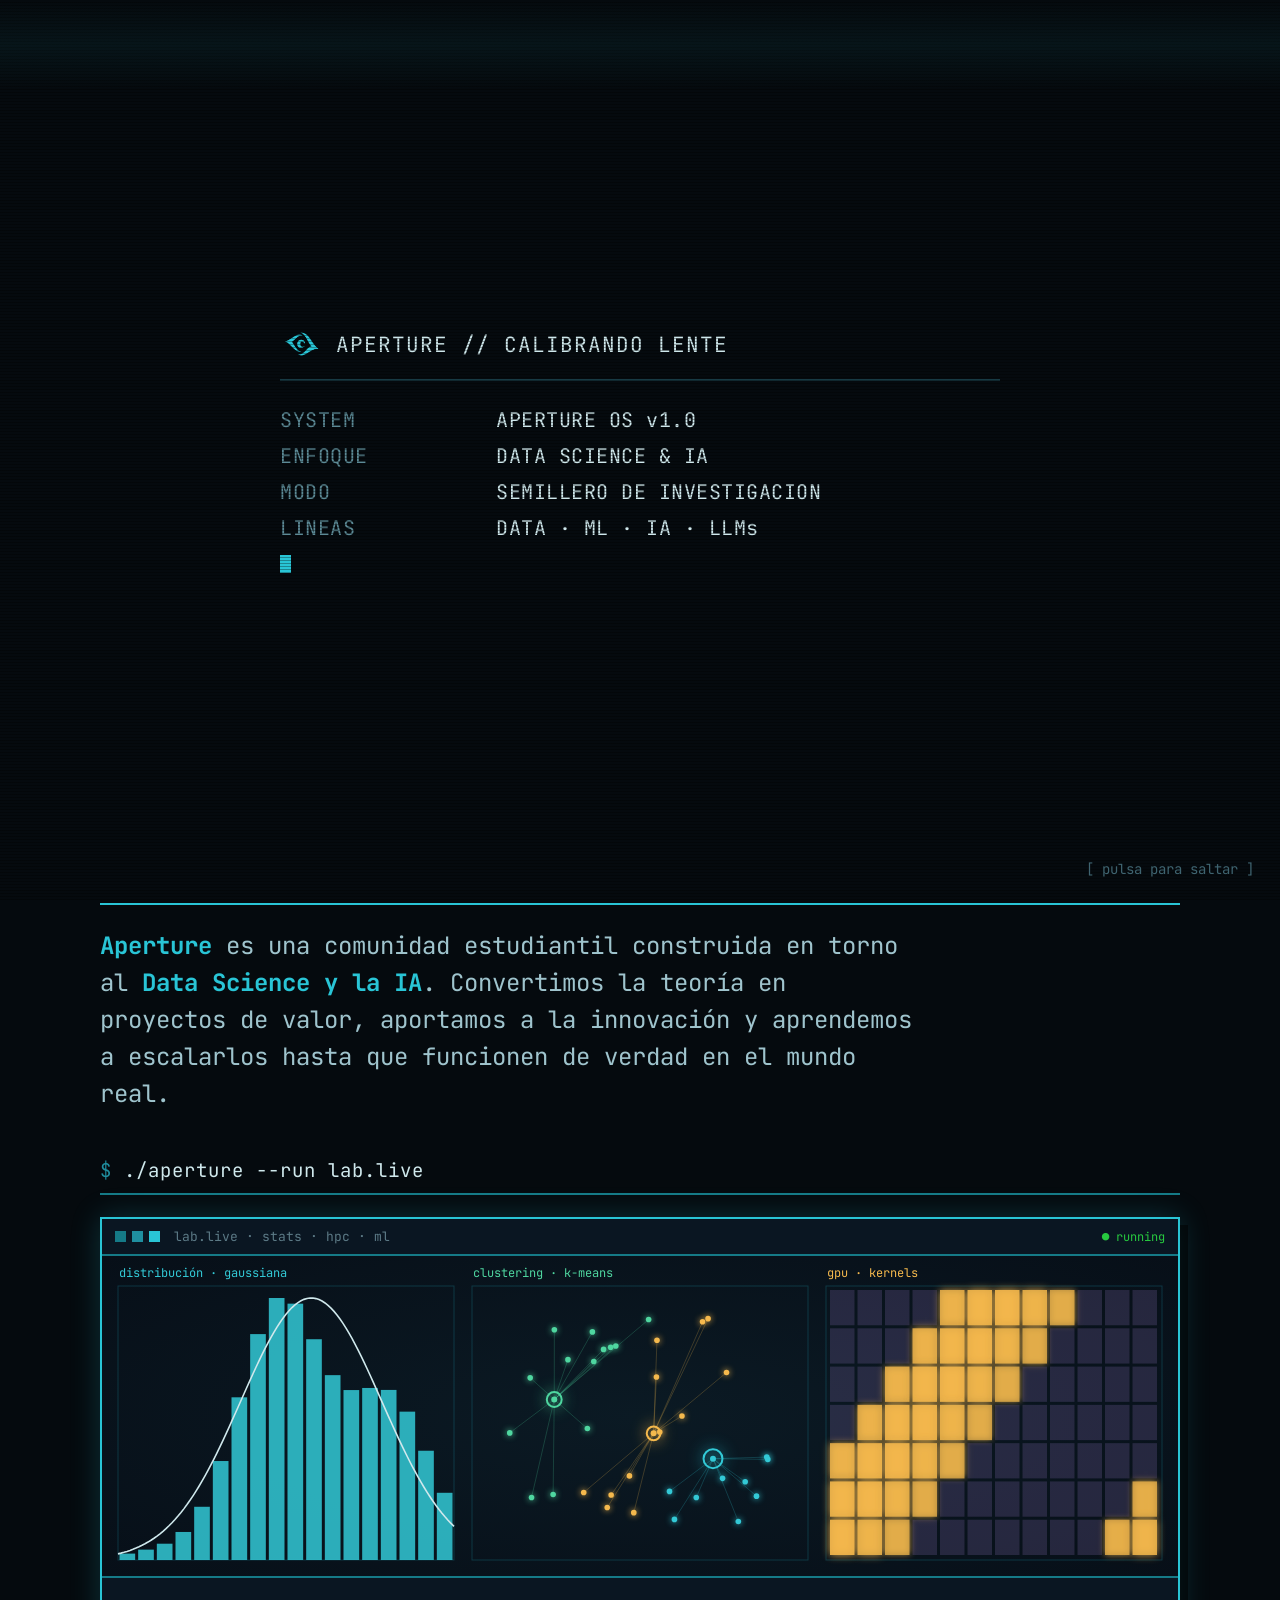
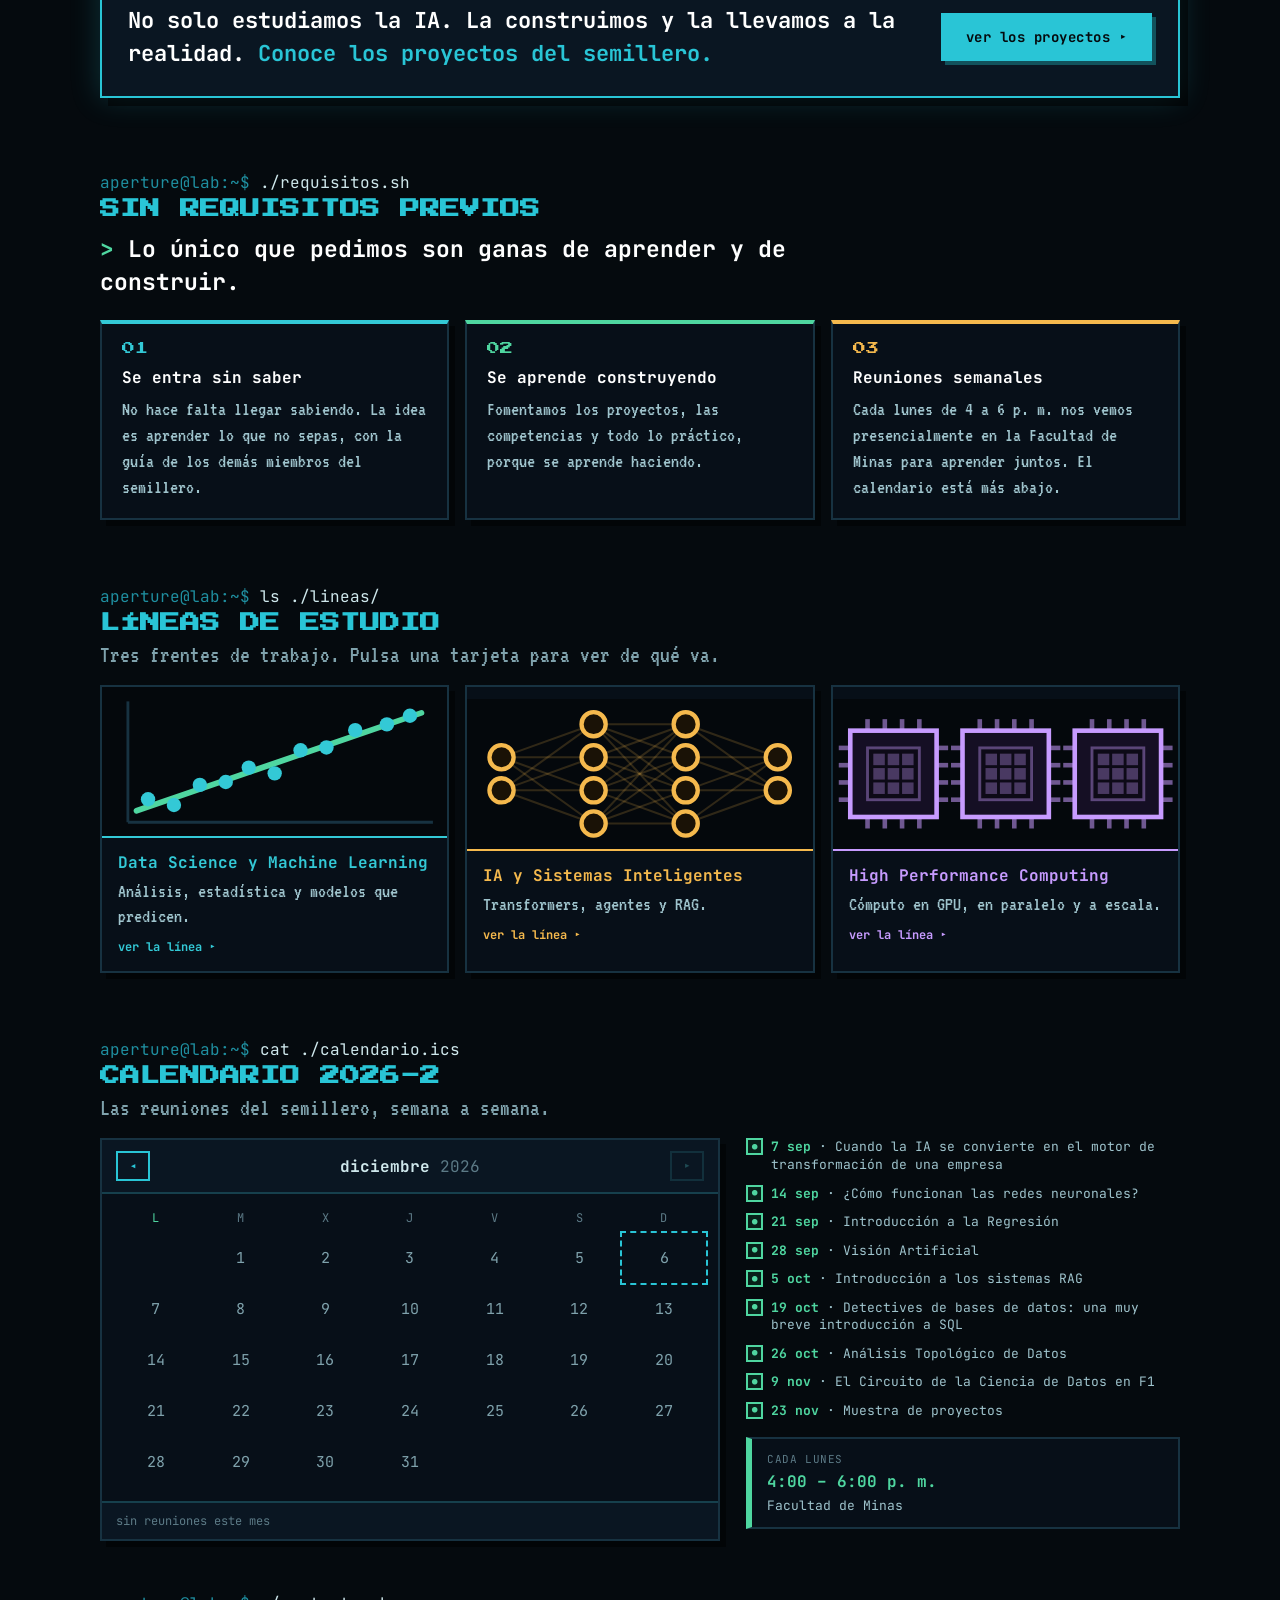
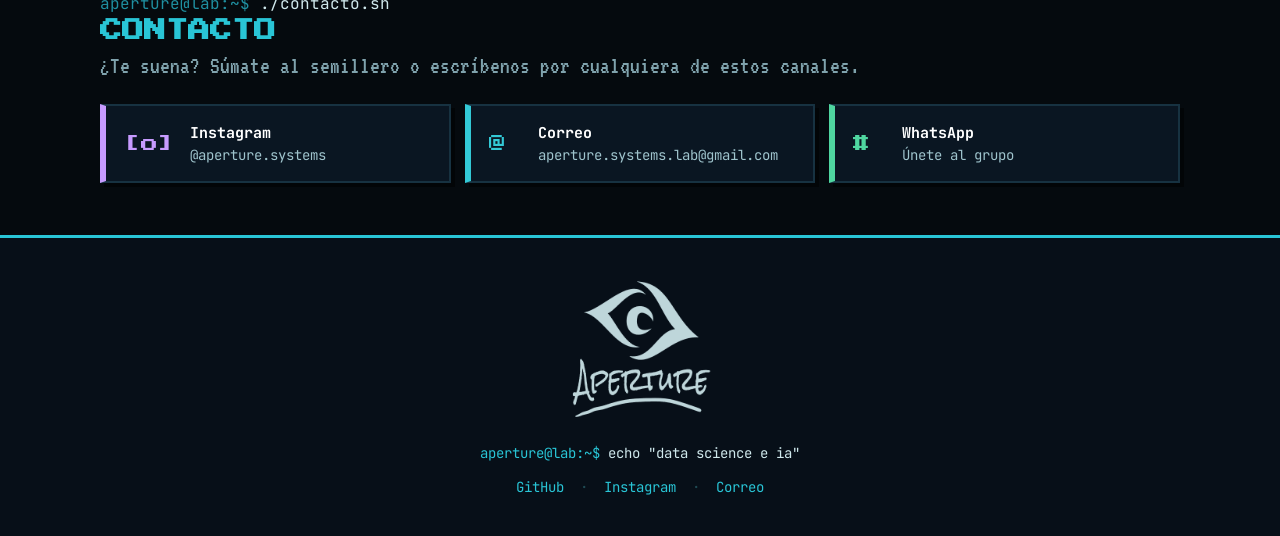
==== commit 558e9000: "agregando muestra proyecto" ====
--- a/index.html
+++ b/index.html
@@ -8,7 +8,7 @@
 <link rel="preconnect" href="https://fonts.googleapis.com">
 <link rel="preconnect" href="https://fonts.gstatic.com" crossorigin>
 <link href="https://fonts.googleapis.com/css2?family=Press+Start+2P&family=VT323&family=JetBrains+Mono:wght@400;700&display=swap" rel="stylesheet">
-<link rel="stylesheet" href="css/styles.css?v=907e7d18">
+<link rel="stylesheet" href="css/styles.css?v=6a809828">
 </head>
 <body>
 <div id="root" style="font-family:'JetBrains Mono','VT323',monospace; background:#050a0e; color:#cfe8ec; min-height:100vh; position:relative; overflow-x:hidden;">
@@ -129,7 +129,7 @@
 
 </div>
 
-<script src="js/data.js?v=907e7d18"></script>
-<script src="js/app.js?v=907e7d18"></script>
+<script src="js/data.js?v=6a809828"></script>
+<script src="js/app.js?v=6a809828"></script>
 </body>
 </html>
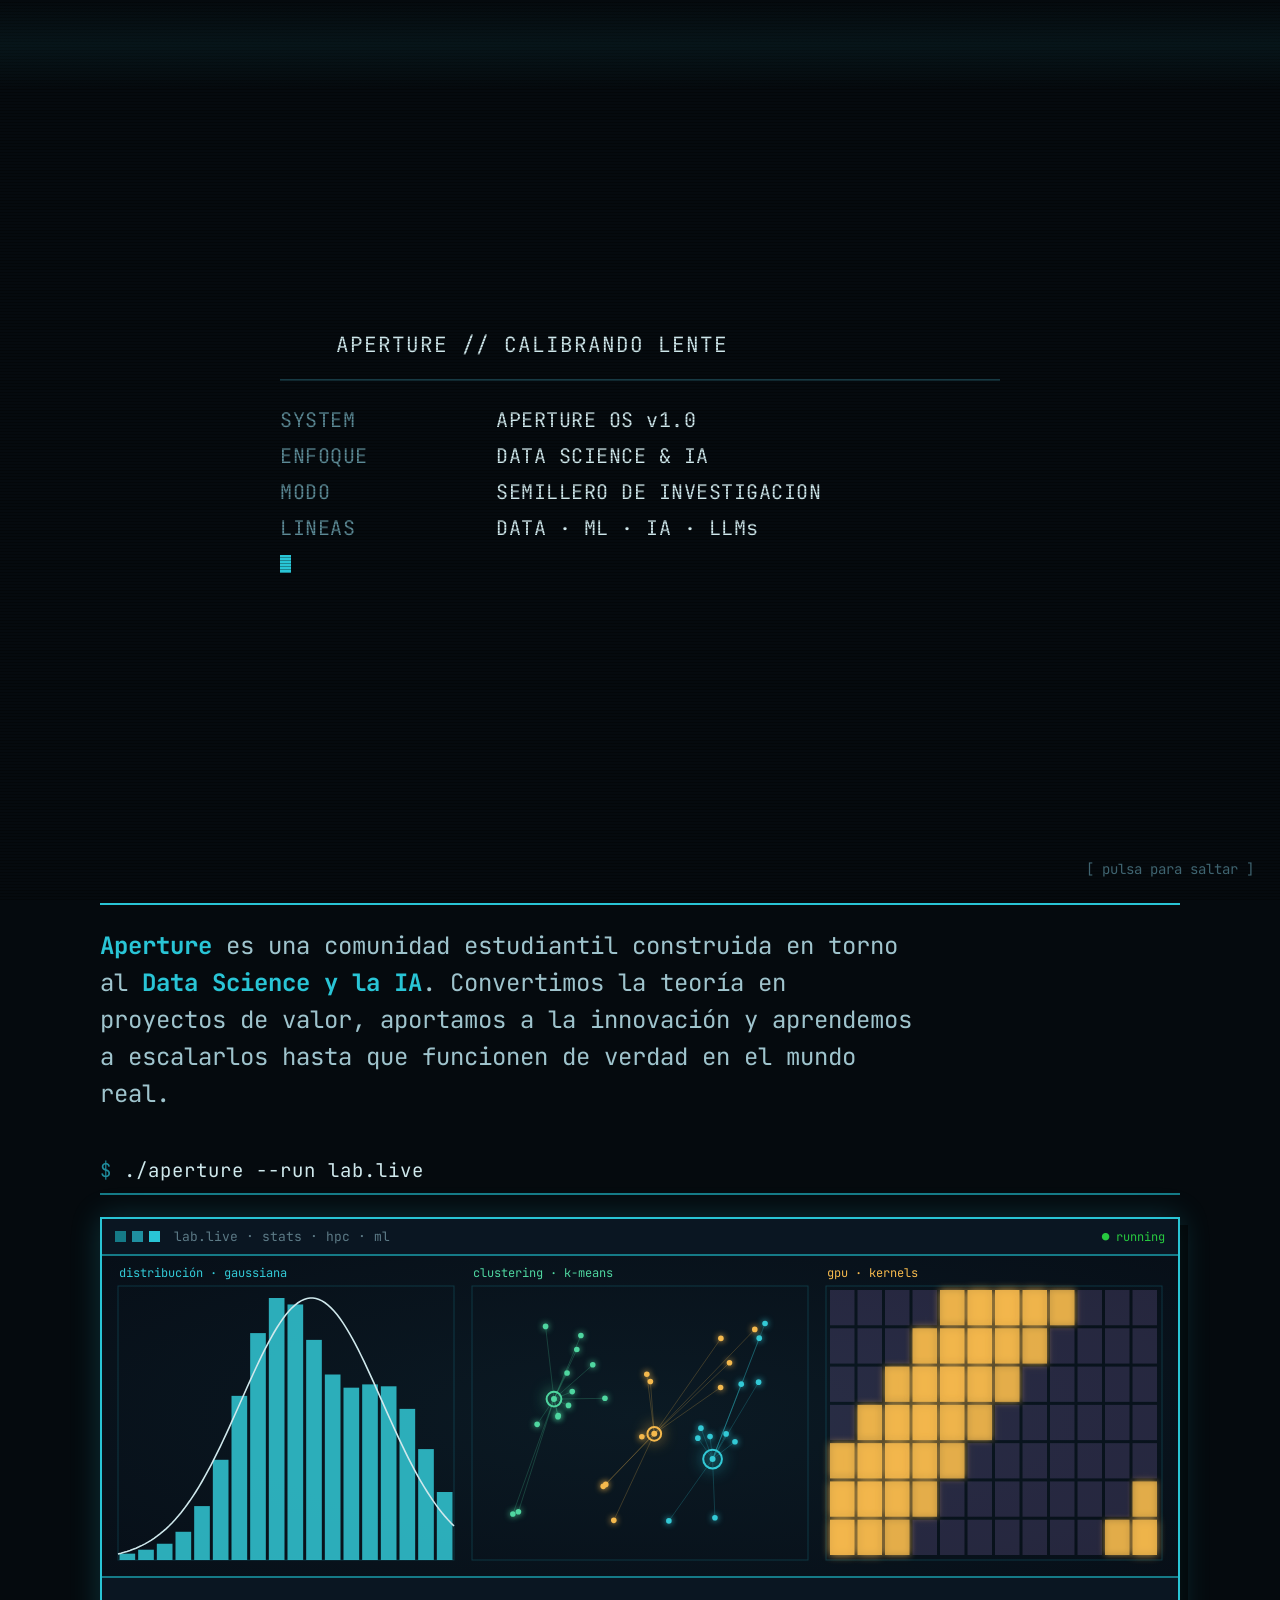
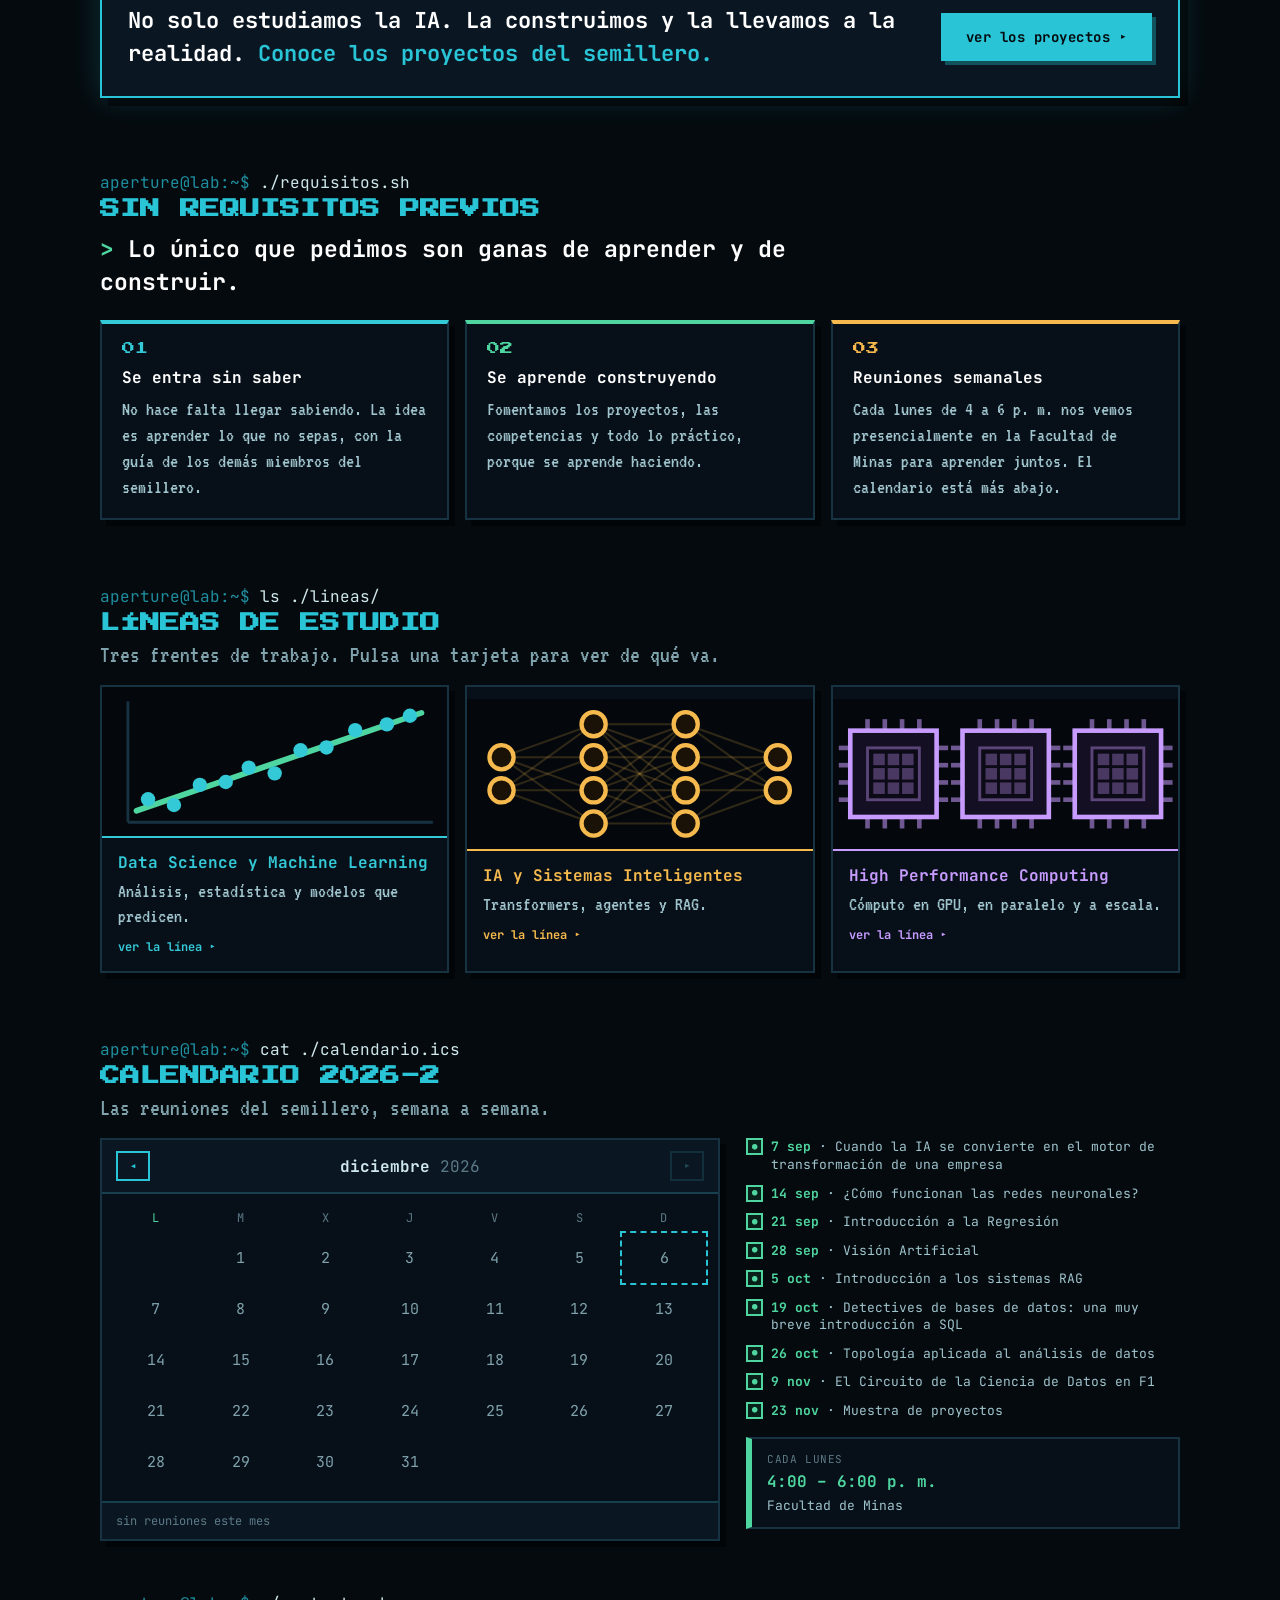
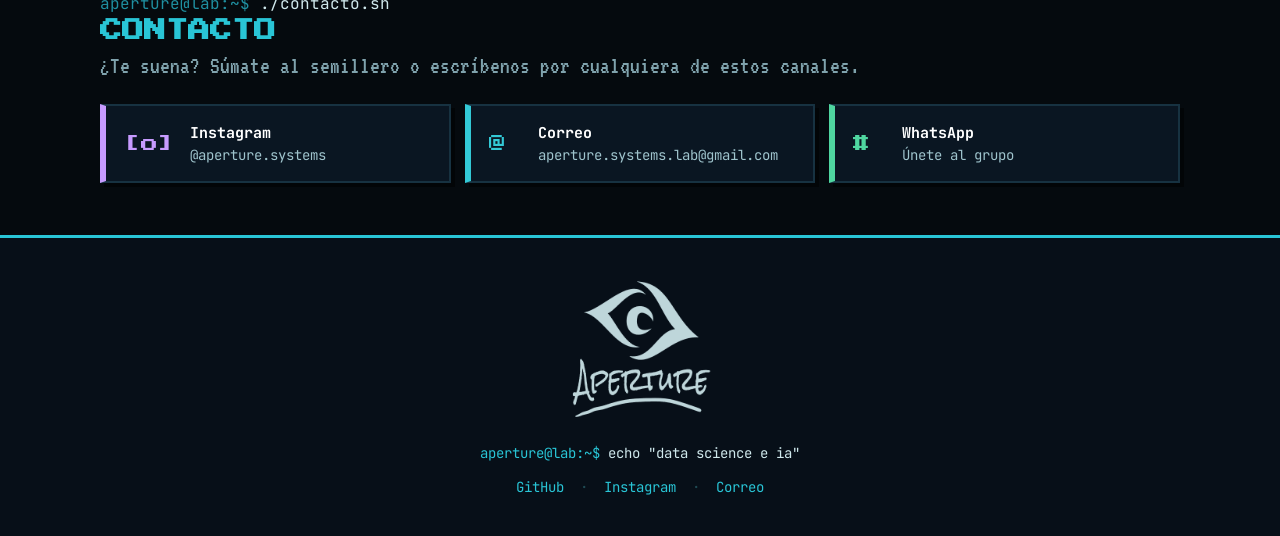
==== commit 8a2ff317: "cambiando titulo a la charla de topologia" ====
--- a/index.html
+++ b/index.html
@@ -8,7 +8,7 @@
 <link rel="preconnect" href="https://fonts.googleapis.com">
 <link rel="preconnect" href="https://fonts.gstatic.com" crossorigin>
 <link href="https://fonts.googleapis.com/css2?family=Press+Start+2P&family=VT323&family=JetBrains+Mono:wght@400;700&display=swap" rel="stylesheet">
-<link rel="stylesheet" href="css/styles.css?v=6a809828">
+<link rel="stylesheet" href="css/styles.css?v=684532d6">
 </head>
 <body>
 <div id="root" style="font-family:'JetBrains Mono','VT323',monospace; background:#050a0e; color:#cfe8ec; min-height:100vh; position:relative; overflow-x:hidden;">
@@ -129,7 +129,7 @@
 
 </div>
 
-<script src="js/data.js?v=6a809828"></script>
-<script src="js/app.js?v=6a809828"></script>
+<script src="js/data.js?v=684532d6"></script>
+<script src="js/app.js?v=684532d6"></script>
 </body>
 </html>
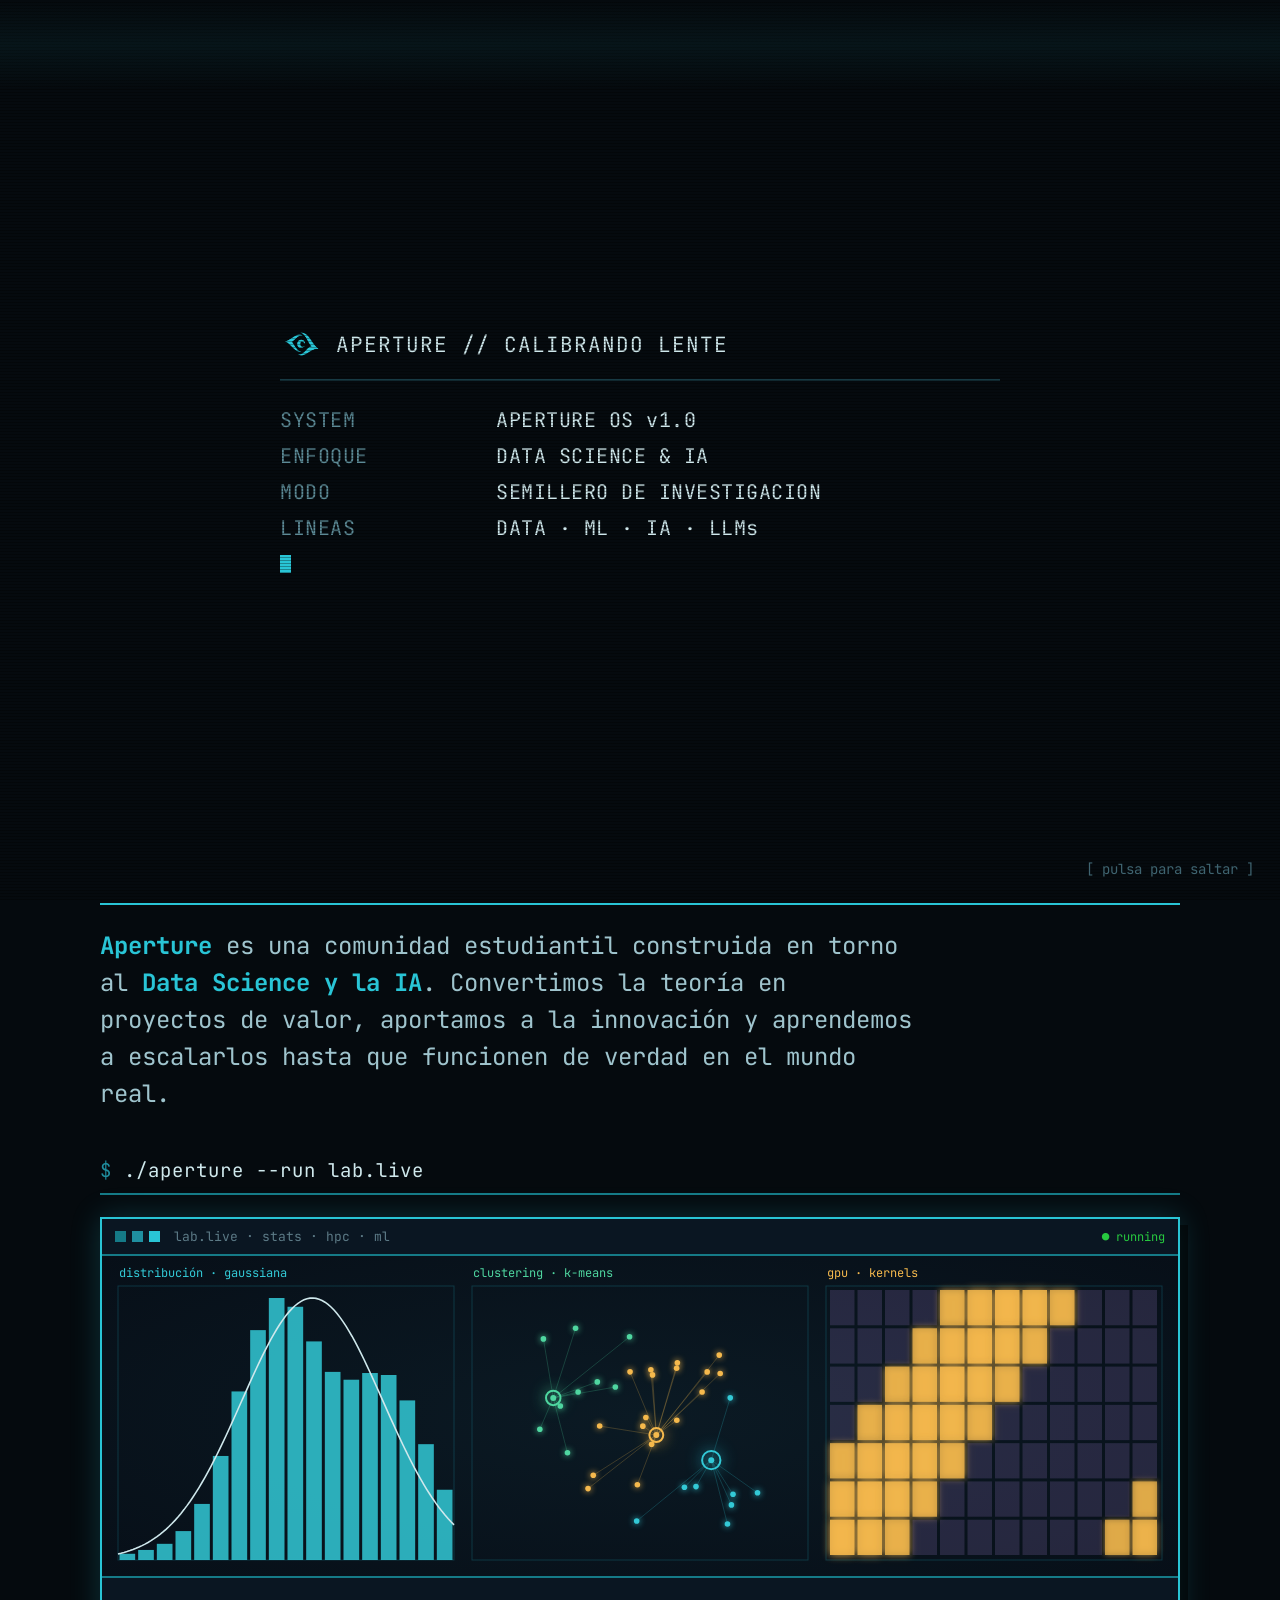
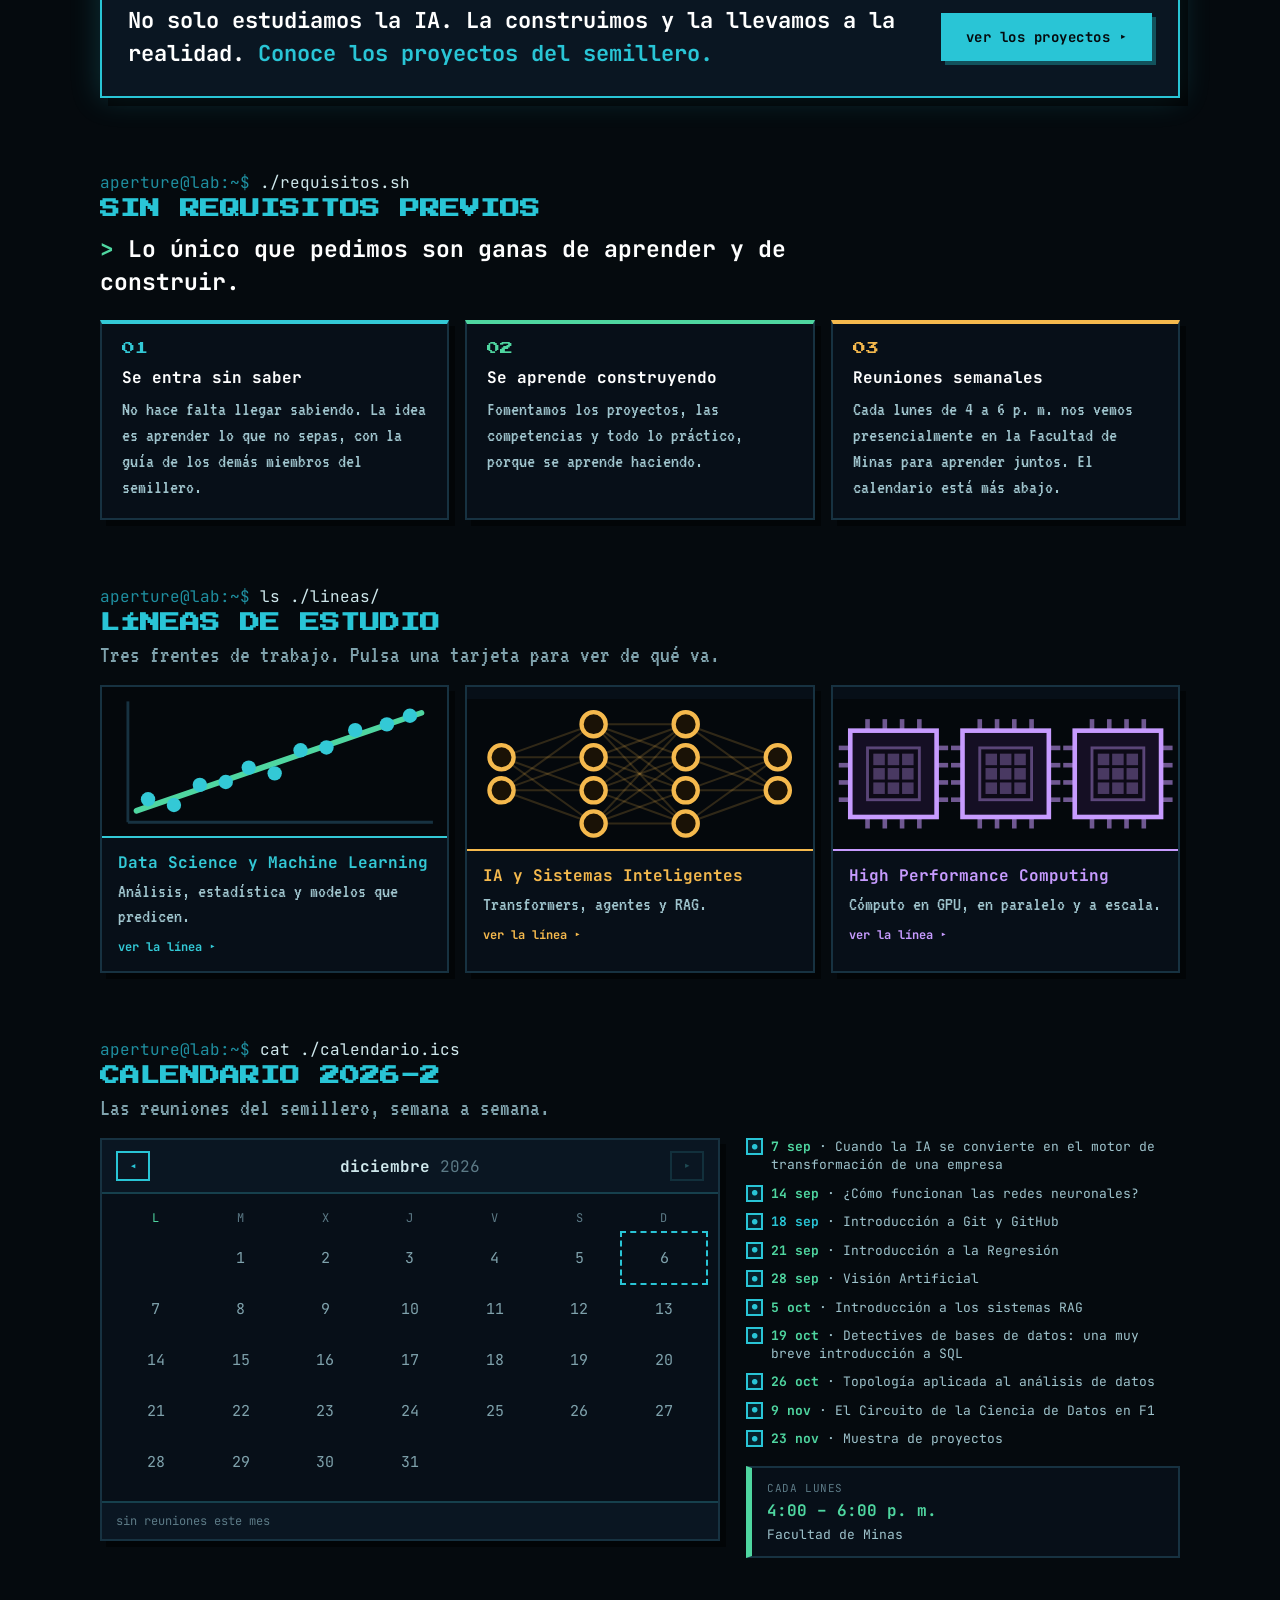
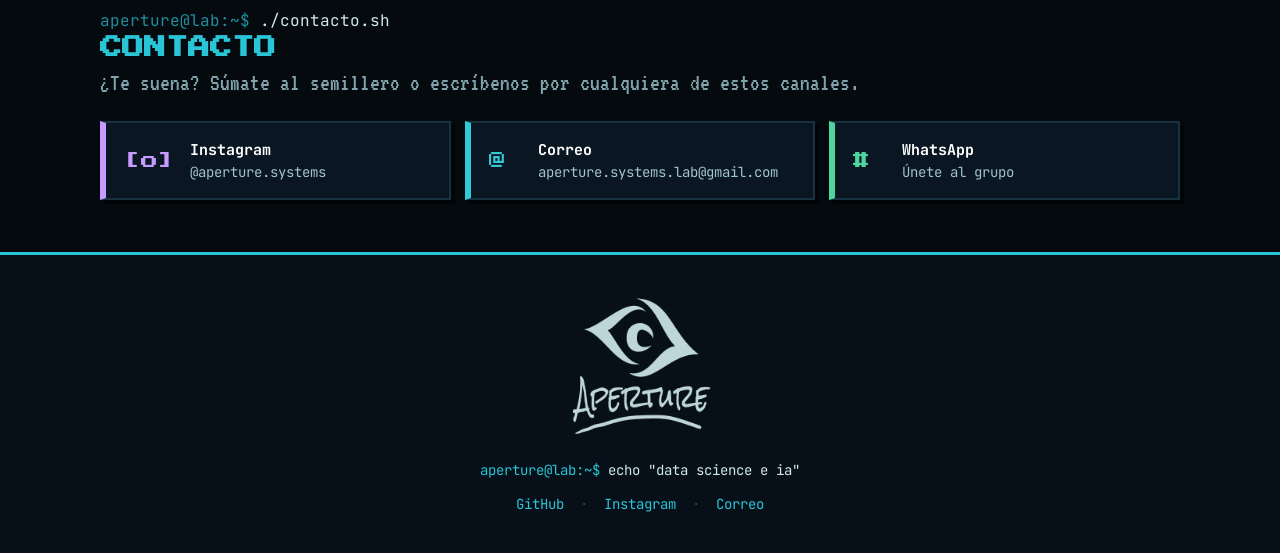
==== commit 2b15f879: "feat:añadiendo flyers" ====
--- a/index.html
+++ b/index.html
@@ -8,7 +8,7 @@
 <link rel="preconnect" href="https://fonts.googleapis.com">
 <link rel="preconnect" href="https://fonts.gstatic.com" crossorigin>
 <link href="https://fonts.googleapis.com/css2?family=Press+Start+2P&family=VT323&family=JetBrains+Mono:wght@400;700&display=swap" rel="stylesheet">
-<link rel="stylesheet" href="css/styles.css?v=684532d6">
+<link rel="stylesheet" href="css/styles.css?v=3ace388d">
 </head>
 <body>
 <div id="root" style="font-family:'JetBrains Mono','VT323',monospace; background:#050a0e; color:#cfe8ec; min-height:100vh; position:relative; overflow-x:hidden;">
@@ -129,7 +129,7 @@
 
 </div>
 
-<script src="js/data.js?v=684532d6"></script>
-<script src="js/app.js?v=684532d6"></script>
+<script src="js/data.js?v=3ace388d"></script>
+<script src="js/app.js?v=3ace388d"></script>
 </body>
 </html>
--- a/css/styles.css
+++ b/css/styles.css
@@ -34,6 +34,7 @@
 .pjaccess:hover { background:#0c1c26 !important; }
 .pjaccess:hover .pjbtn { transform:translateY(-3px); box-shadow:4px 7px 0 #12525c, 0 0 22px rgba(41,197,214,0.5); }
 .volver:hover { transform:translateY(-3px); border-color:#29c5d6 !important; box-shadow:4px 7px 0 rgba(0,0,0,0.5), 0 0 20px rgba(41,197,214,0.35) !important; }
+.afiche:hover { transform:translateY(-3px); box-shadow:6px 10px 0 rgba(0,0,0,0.5), 0 0 22px var(--glow) !important; }
 .calday:hover { transform:translateY(-2px); box-shadow:0 0 16px rgba(79,214,160,0.5) !important; }
 
 .videoframe { position:relative; width:100%; aspect-ratio:16 / 9; }
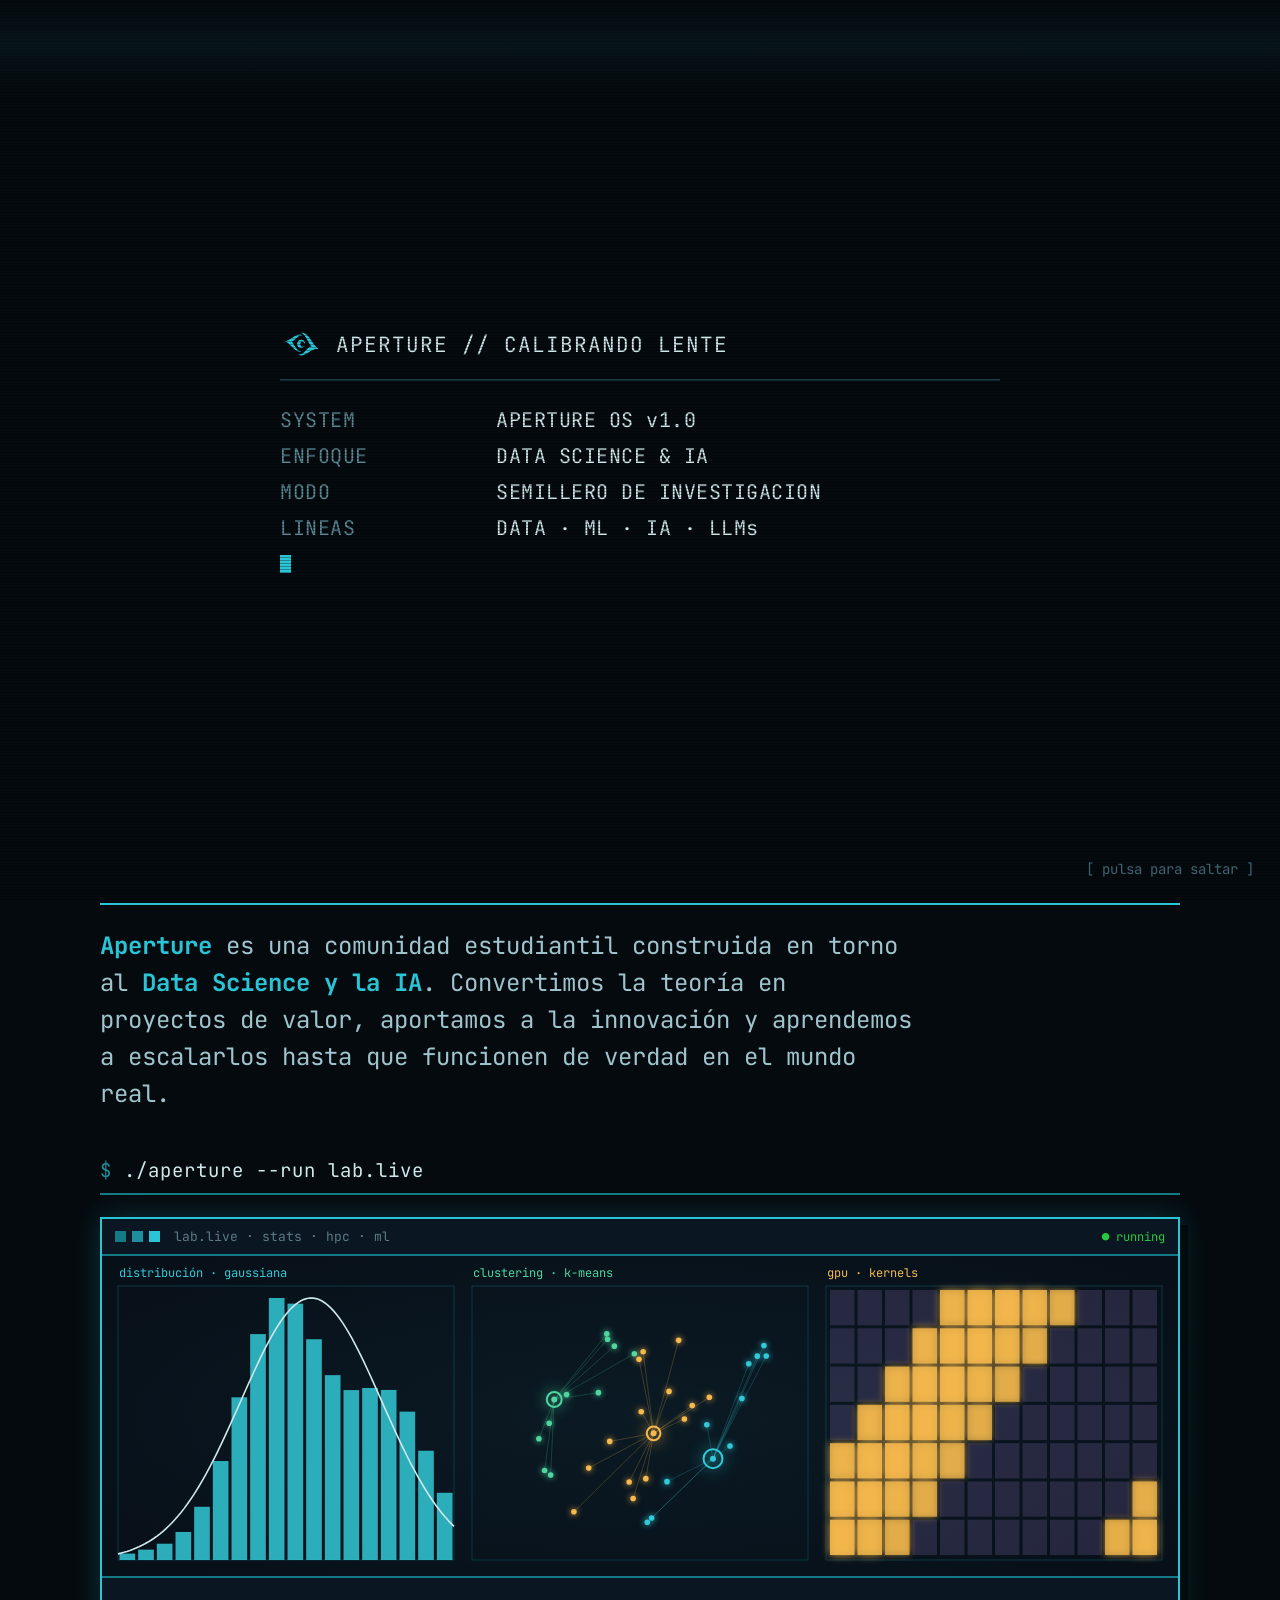
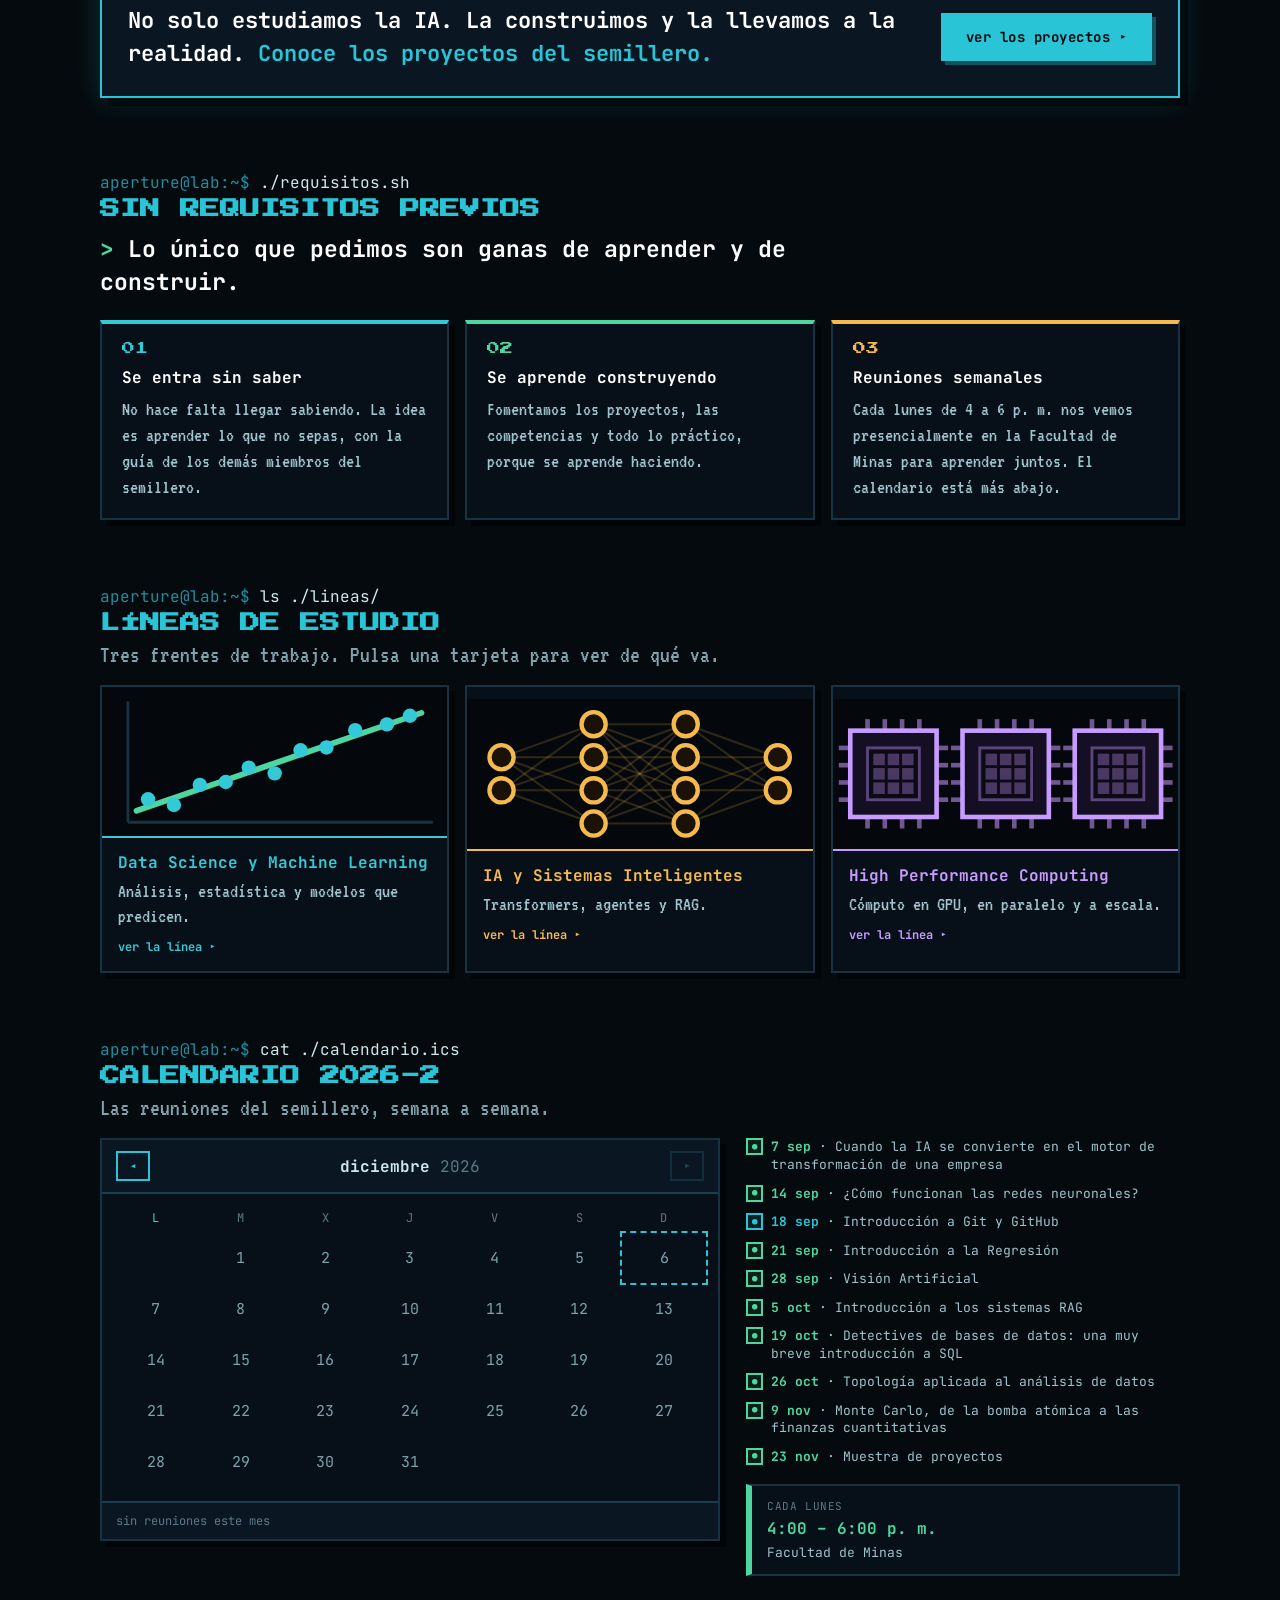
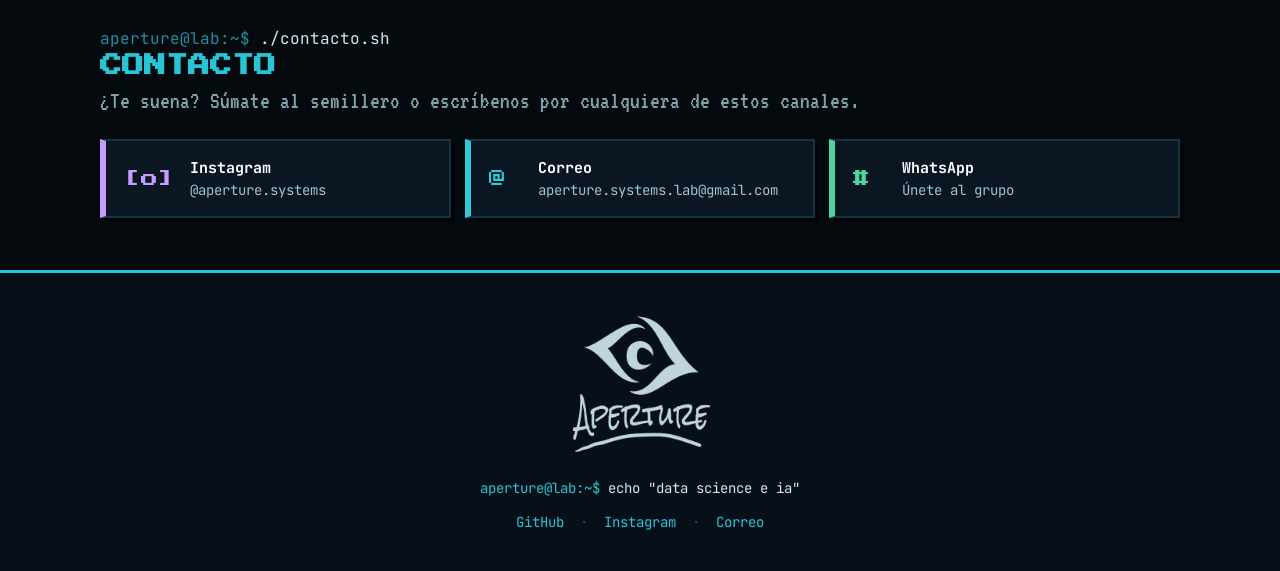
==== commit 16e0222e: "fix: cambio charla miguel" ====
--- a/index.html
+++ b/index.html
@@ -8,7 +8,7 @@
 <link rel="preconnect" href="https://fonts.googleapis.com">
 <link rel="preconnect" href="https://fonts.gstatic.com" crossorigin>
 <link href="https://fonts.googleapis.com/css2?family=Press+Start+2P&family=VT323&family=JetBrains+Mono:wght@400;700&display=swap" rel="stylesheet">
-<link rel="stylesheet" href="css/styles.css?v=3ace388d">
+<link rel="stylesheet" href="css/styles.css?v=6e071fdb">
 </head>
 <body>
 <div id="root" style="font-family:'JetBrains Mono','VT323',monospace; background:#050a0e; color:#cfe8ec; min-height:100vh; position:relative; overflow-x:hidden;">
@@ -129,7 +129,7 @@
 
 </div>
 
-<script src="js/data.js?v=3ace388d"></script>
-<script src="js/app.js?v=3ace388d"></script>
+<script src="js/data.js?v=6e071fdb"></script>
+<script src="js/app.js?v=6e071fdb"></script>
 </body>
 </html>
